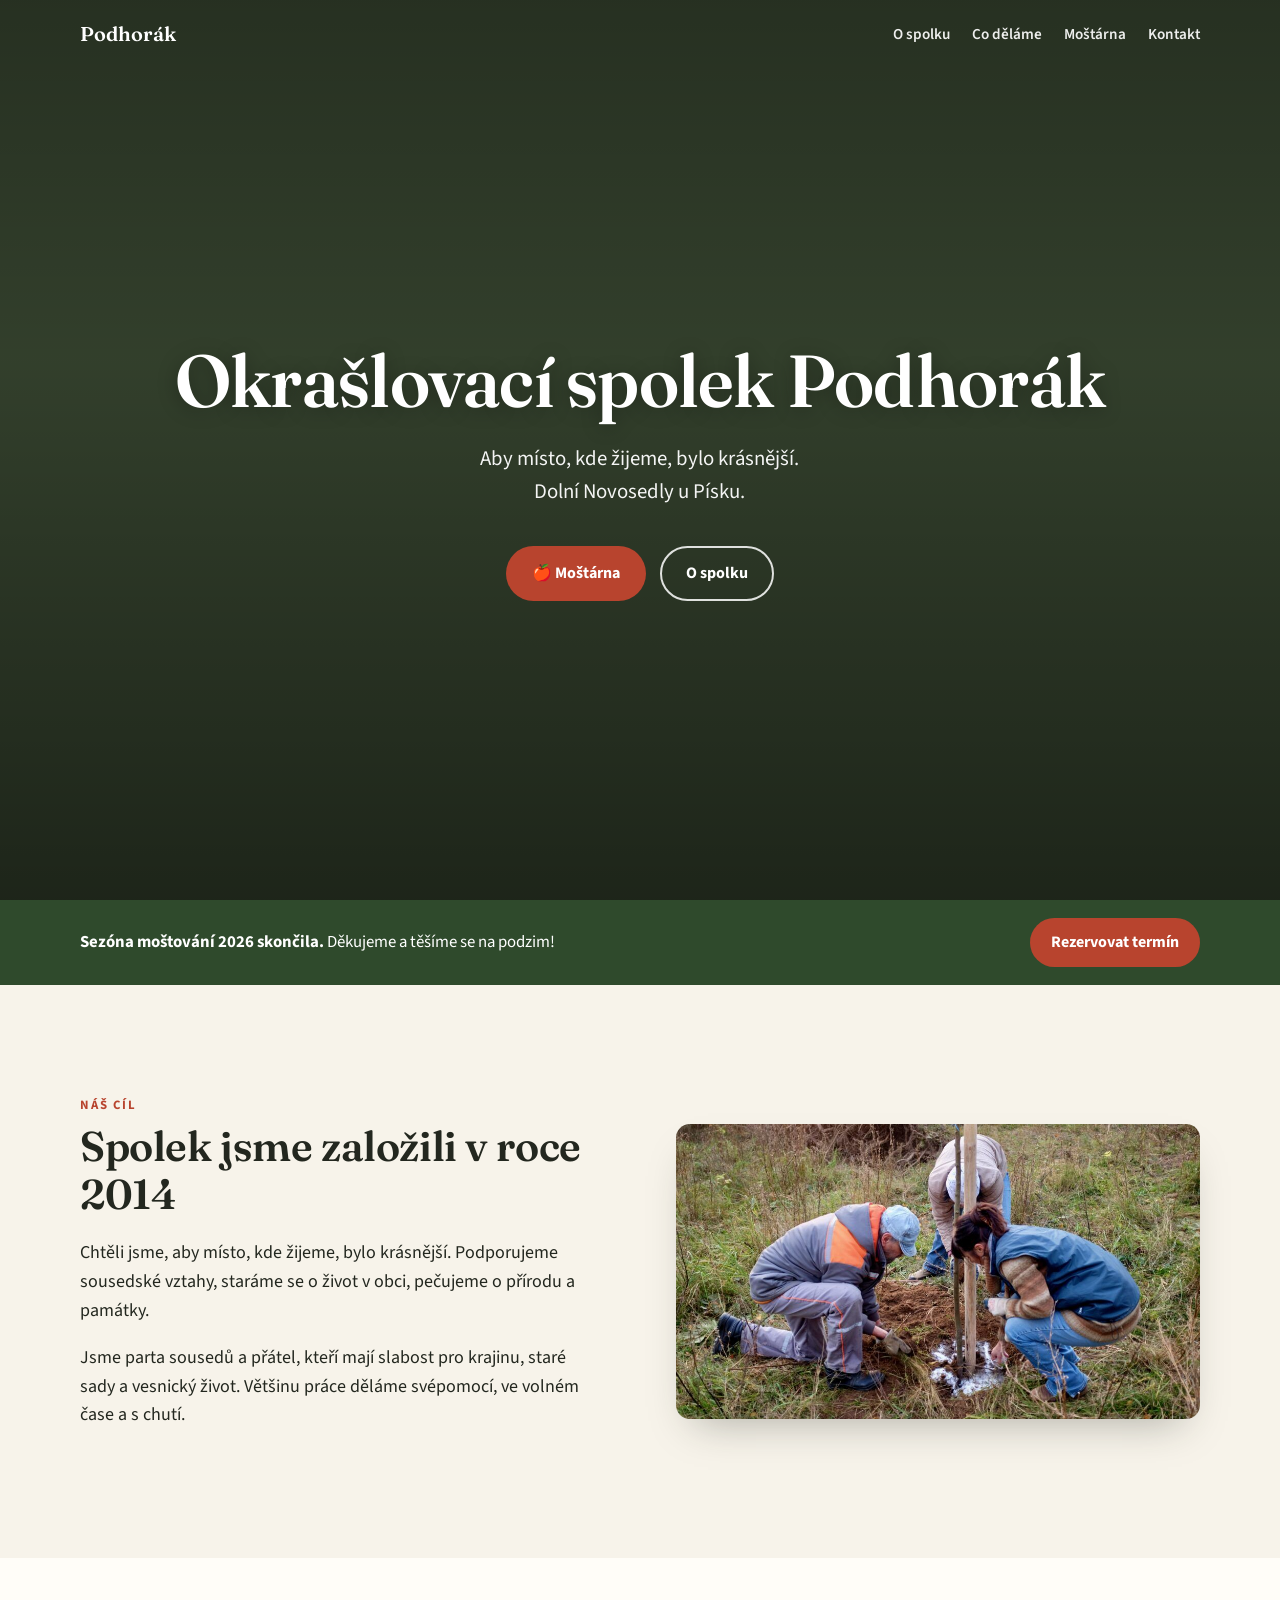
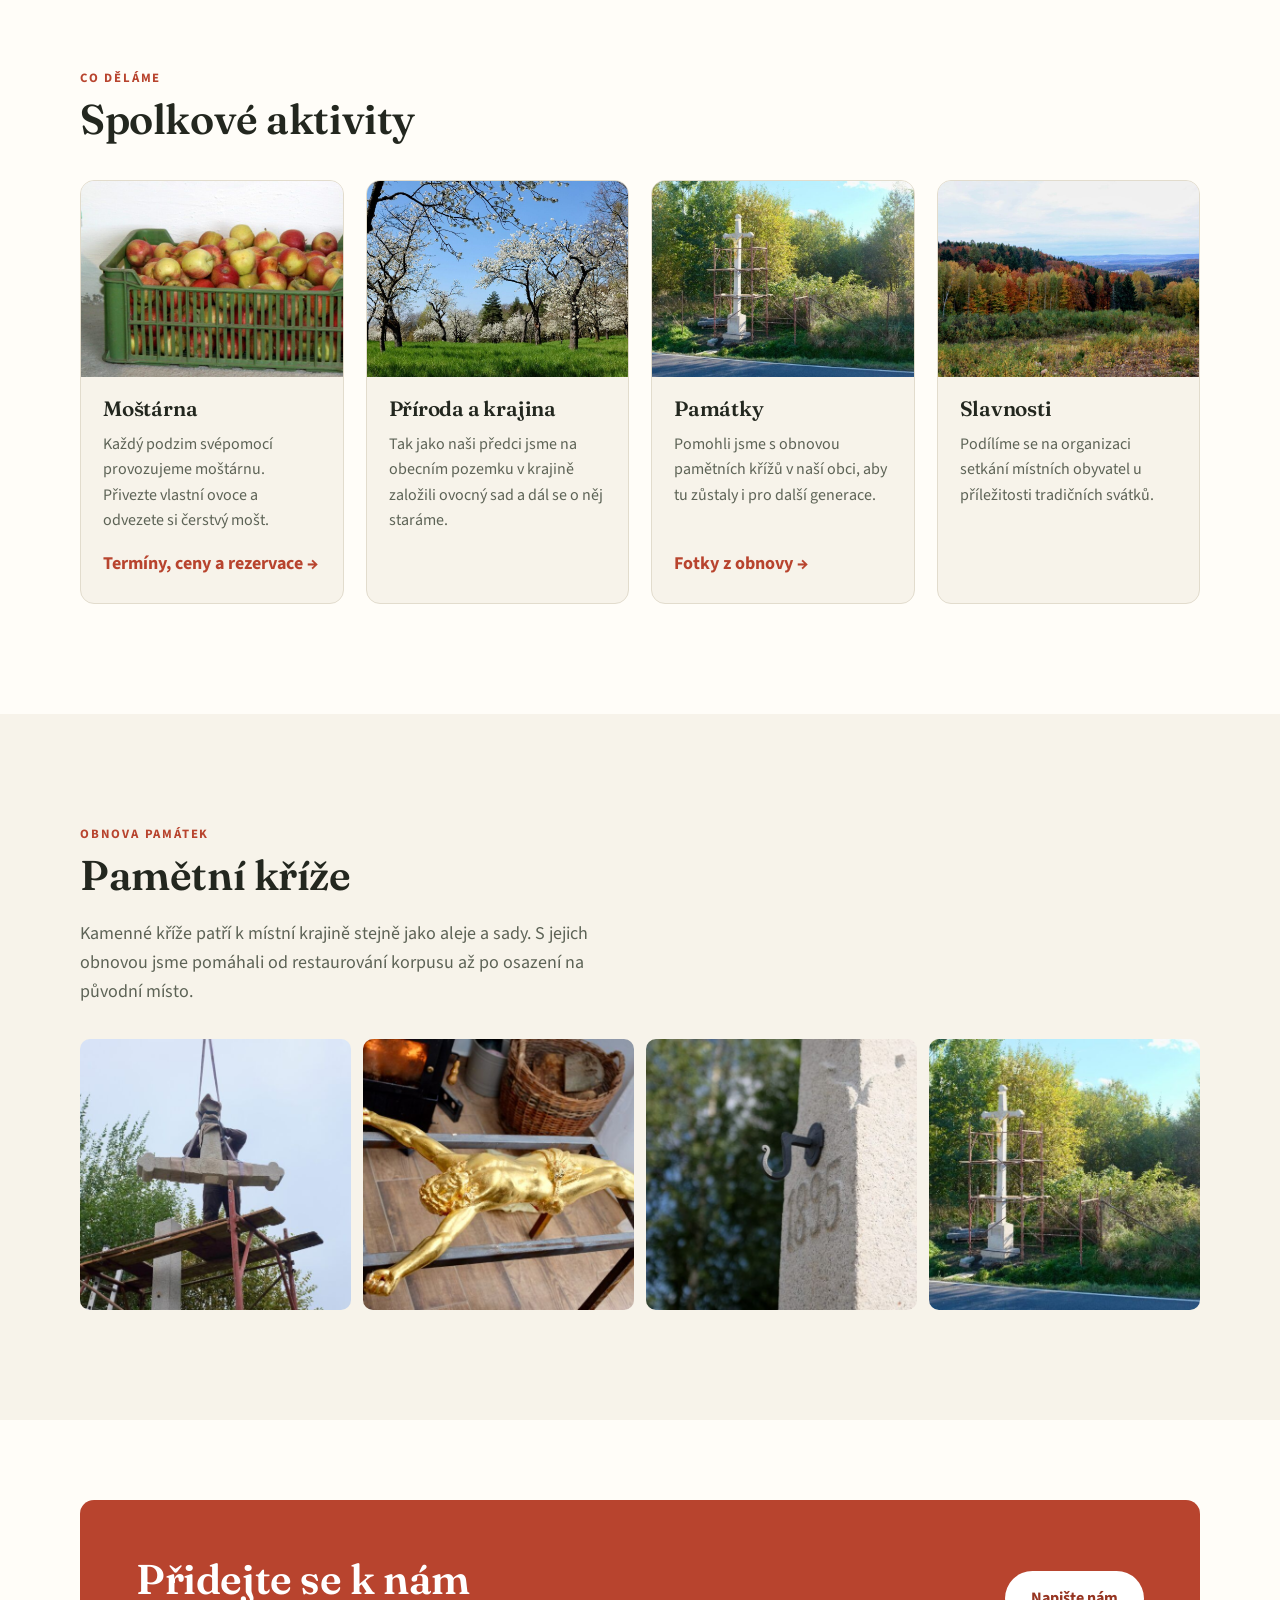
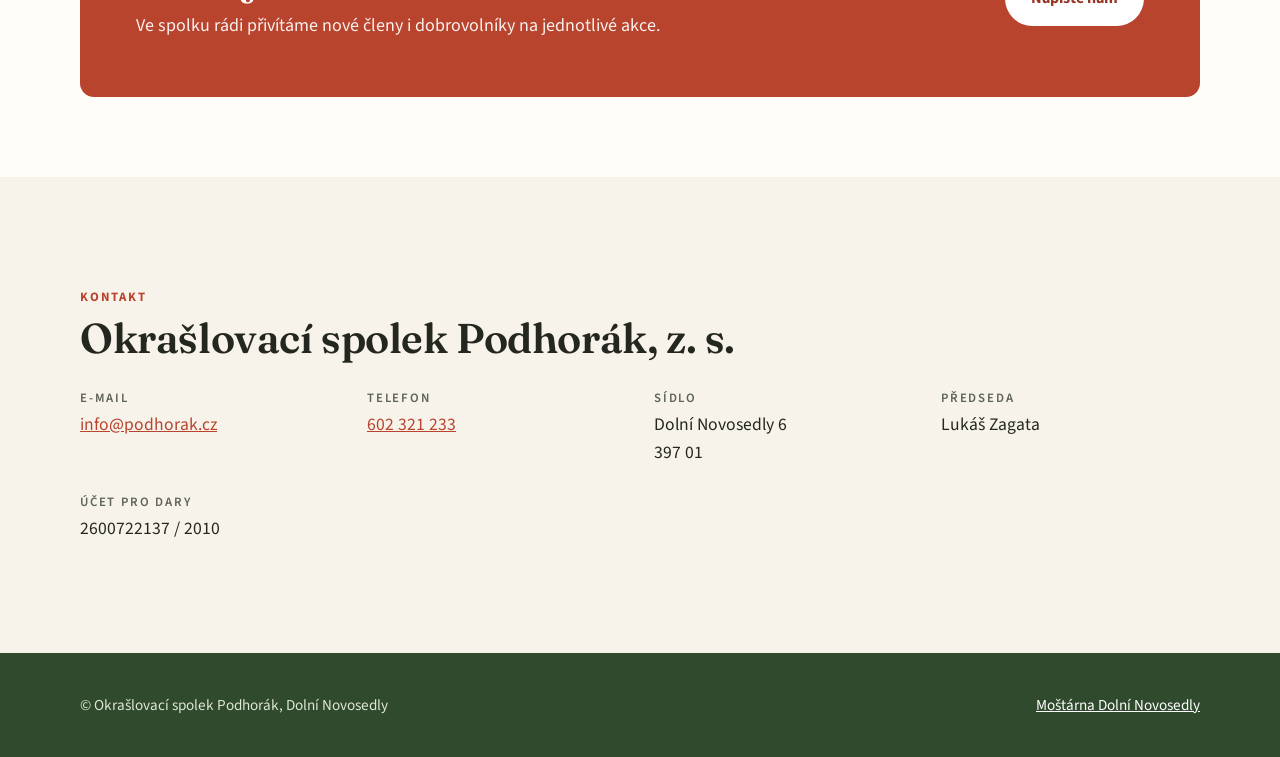
==== index.html @ 6e4a4697 "Nový statický web pro GitHub Pages Co-Authored-By: Claude Opus 5.5 <noreply@anthropic.com> Claude-Se" ====
<!doctype html>
<html lang="cs">
<head>
  <meta charset="utf-8">
  <meta name="viewport" content="width=device-width, initial-scale=1">
  <title>Okrašlovací spolek Podhorák – Dolní Novosedly</title>
  <meta name="description" content="Okrašlovací spolek Podhorák z Dolních Novosedel u Písku. Pečujeme o krajinu, sady a památky, pořádáme sousedská setkání a na podzim provozujeme moštárnu.">
  <meta property="og:title" content="Okrašlovací spolek Podhorák">
  <meta property="og:description" content="Krajina, sady, památky a moštárna v Dolních Novosedlech u Písku.">
  <meta property="og:image" content="https://podhorak.cz/img/hero-pole.jpg">
  <link rel="icon" href="data:image/svg+xml,%3Csvg xmlns='http://www.w3.org/2000/svg' viewBox='0 0 100 100'%3E%3Ctext y='.9em' font-size='90'%3E🍏%3C/text%3E%3C/svg%3E">
  <link rel="preconnect" href="https://fonts.googleapis.com">
  <link rel="preconnect" href="https://fonts.gstatic.com" crossorigin>
  <link href="https://fonts.googleapis.com/css2?family=Fraunces:opsz,wght@9..144,600&family=Source+Sans+3:wght@400;600;700&display=swap" rel="stylesheet">
  <link rel="stylesheet" href="style.css">
</head>
<body>

<nav class="nav">
  <div class="wrap">
    <a class="brand" href="./">Podhorák</a>
    <ul>
      <li class="hide-sm"><a href="#spolek">O spolku</a></li>
      <li class="hide-sm"><a href="#aktivity">Co děláme</a></li>
      <li><a href="mostarna/">Moštárna</a></li>
      <li><a href="#kontakt">Kontakt</a></li>
    </ul>
  </div>
</nav>

<header class="hero">
  <div class="slide" style="background-image:url('img/hero-pole.jpg')"></div>
  <div class="slide" style="background-image:url('img/hero-krajina.jpg')"></div>
  <div class="slide" style="background-image:url('img/hero-rybnik.jpg')"></div>
  <div class="hero-content">
    <h1>Okrašlovací spolek Podhorák</h1>
    <p class="lead">Aby místo, kde žijeme, bylo krásnější. Dolní Novosedly u Písku.</p>
    <div class="actions">
      <a class="btn btn-primary" href="mostarna/">🍎 Moštárna</a>
      <a class="btn btn-ghost" href="#spolek">O spolku</a>
    </div>
  </div>
</header>

<div class="season-strip">
  <div class="wrap">
    <p id="sezona-pruh">Moštárna: termíny a rezervace najdete na stránce moštárny.</p>
    <a class="btn btn-primary" href="mostarna/#rezervace">Rezervovat termín</a>
  </div>
</div>

<section id="spolek">
  <div class="wrap split">
    <div>
      <div class="eyebrow">Náš cíl</div>
      <h2>Spolek jsme založili v roce 2014</h2>
      <p>Chtěli jsme, aby místo, kde žijeme, bylo krásnější. Podporujeme sousedské vztahy, staráme se o život v obci, pečujeme o přírodu a památky.</p>
      <p>Jsme parta sousedů a přátel, kteří mají slabost pro krajinu, staré sady a vesnický život. Většinu práce děláme svépomocí, ve volném čase a s chutí.</p>
    </div>
    <div class="photo"><img src="img/sazeni.jpg" alt="Členové spolku sázejí ovocný strom" loading="lazy" width="1024" height="575"></div>
  </div>
</section>

<section id="aktivity" class="section-alt">
  <div class="wrap">
    <div class="eyebrow">Co děláme</div>
    <h2>Spolkové aktivity</h2>
    <div class="cards">
      <article class="card">
        <img src="img/jablka.jpg" alt="Přepravka jablek připravená k moštování" loading="lazy" width="1024" height="565">
        <div class="card-body">
          <h3>Moštárna</h3>
          <p>Každý podzim svépomocí provozujeme moštárnu. Přivezte vlastní ovoce a odvezete si čerstvý mošt.</p>
          <a class="more" href="mostarna/">Termíny, ceny a rezervace →</a>
        </div>
      </article>
      <article class="card">
        <img src="img/sad-kvete.jpg" alt="Rozkvetlý ovocný sad" loading="lazy" width="1024" height="939">
        <div class="card-body">
          <h3>Příroda a krajina</h3>
          <p>Tak jako naši předci jsme na obecním pozemku v krajině založili ovocný sad a dál se o něj staráme.</p>
        </div>
      </article>
      <article class="card">
        <img src="img/kriz-hotovo.jpg" alt="Obnovený kamenný kříž u silnice" loading="lazy" width="1024" height="577">
        <div class="card-body">
          <h3>Památky</h3>
          <p>Pomohli jsme s obnovou pamětních křížů v naší obci, aby tu zůstaly i pro další generace.</p>
          <a class="more" href="#krize">Fotky z obnovy →</a>
        </div>
      </article>
      <article class="card">
        <img src="img/podzim.jpg" alt="Podzimní krajina u Dolních Novosedel" loading="lazy" width="1024" height="683">
        <div class="card-body">
          <h3>Slavnosti</h3>
          <p>Podílíme se na organizaci setkání místních obyvatel u příležitosti tradičních svátků.</p>
        </div>
      </article>
    </div>
  </div>
</section>

<section id="krize">
  <div class="wrap">
    <div class="eyebrow">Obnova památek</div>
    <h2>Pamětní kříže</h2>
    <p style="max-width:60ch;color:var(--muted)">Kamenné kříže patří k místní krajině stejně jako aleje a sady. S jejich obnovou jsme pomáhali od restaurování korpusu až po osazení na původní místo.</p>
    <div class="gallery">
      <figure><img src="img/kriz-osazeni.jpg" alt="Osazování kamenného kříže jeřábem" loading="lazy"></figure>
      <figure><img src="img/kriz-korpus.jpg" alt="Restaurovaný zlacený korpus" loading="lazy"></figure>
      <figure><img src="img/kriz-1895.jpg" alt="Detail podstavce s letopočtem 1895" loading="lazy"></figure>
      <figure><img src="img/kriz-hotovo.jpg" alt="Obnovený kříž u silnice" loading="lazy"></figure>
    </div>
  </div>
</section>

<section class="section-alt" style="padding-block:clamp(48px,7vw,80px)">
  <div class="wrap">
    <div class="join">
      <div>
        <h2>Přidejte se k nám</h2>
        <p>Ve spolku rádi přivítáme nové členy i dobrovolníky na jednotlivé akce.</p>
      </div>
      <a class="btn" href="mailto:info@podhorak.cz">Napište nám</a>
    </div>
  </div>
</section>

<section id="kontakt">
  <div class="wrap">
    <div class="eyebrow">Kontakt</div>
    <h2>Okrašlovací spolek Podhorák, z. s.</h2>
    <div class="contact-grid">
      <div><h3>E-mail</h3><p><a href="mailto:info@podhorak.cz">info@podhorak.cz</a></p></div>
      <div><h3>Telefon</h3><p><a href="tel:+420602321233">602 321 233</a></p></div>
      <div><h3>Sídlo</h3><p>Dolní Novosedly 6<br>397 01</p></div>
      <div><h3>Předseda</h3><p>Lukáš Zagata</p></div>
      <div><h3>Účet pro dary</h3><p>2600722137 / 2010</p></div>
    </div>
  </div>
</section>

<footer>
  <div class="wrap">
    <span>© Okrašlovací spolek Podhorák, Dolní Novosedly</span>
    <a href="mostarna/">Moštárna Dolní Novosedly</a>
  </div>
</footer>

<script src="sezona.js"></script>
</body>
</html>
---- style.css ----
/* Okrašlovací spolek Podhorák – společné styly */
:root {
  --cream: #f7f3ea;
  --paper: #fffdf8;
  --ink: #23271f;
  --muted: #5d6356;
  --green: #2f4a2c;
  --green-soft: #e4ead9;
  --apple: #b8442e;
  --apple-dark: #963522;
  --line: #e2dccd;
  --radius: 14px;
  --serif: "Fraunces", Georgia, serif;
  --sans: "Source Sans 3", system-ui, -apple-system, "Segoe UI", sans-serif;
}

* { box-sizing: border-box; }
html { scroll-behavior: smooth; }
body {
  margin: 0;
  background: var(--cream);
  color: var(--ink);
  font-family: var(--sans);
  font-size: 18px;
  line-height: 1.6;
  -webkit-font-smoothing: antialiased;
}
img { max-width: 100%; display: block; }
a { color: var(--apple); }
a:hover { color: var(--apple-dark); }
h1, h2, h3 { font-family: var(--serif); font-weight: 600; line-height: 1.15; margin: 0 0 .5em; letter-spacing: -.01em; }
h2 { font-size: clamp(1.9rem, 4vw, 2.6rem); }
h3 { font-size: 1.3rem; }
p { margin: 0 0 1em; }

.wrap { width: min(1120px, 100% - 32px); margin-inline: auto; }
.eyebrow {
  font-size: .8rem; font-weight: 700; letter-spacing: .14em; text-transform: uppercase;
  color: var(--apple); margin-bottom: .6em;
}

/* Navigace */
.nav {
  position: absolute; inset: 0 0 auto; z-index: 10;
  padding: 18px 0;
}
.nav .wrap { display: flex; align-items: center; justify-content: space-between; gap: 16px; }
.brand { color: #fff; text-decoration: none; font-family: var(--serif); font-size: 1.25rem; font-weight: 600; }
.brand:hover { color: #fff; }
.nav ul { list-style: none; display: flex; gap: 22px; margin: 0; padding: 0; }
.nav ul a { color: #fff; text-decoration: none; font-weight: 600; font-size: .95rem; opacity: .92; }
.nav ul a:hover { opacity: 1; color: #fff; text-decoration: underline; text-underline-offset: 4px; }
.nav.solid { position: static; background: var(--green); }
@media (max-width: 640px) { .nav ul { gap: 14px; } .nav ul li.hide-sm { display: none; } }

/* Tlačítka */
.btn {
  display: inline-flex; align-items: center; gap: .5em;
  padding: .8em 1.5em; border-radius: 999px;
  font-weight: 700; font-size: 1rem; text-decoration: none;
  border: 2px solid transparent; transition: transform .15s, background .15s;
}
.btn:hover { transform: translateY(-1px); }
.btn-primary { background: var(--apple); color: #fff; }
.btn-primary:hover { background: var(--apple-dark); color: #fff; }
.btn-ghost { border-color: rgba(255,255,255,.85); color: #fff; }
.btn-ghost:hover { background: rgba(255,255,255,.12); color: #fff; }
.btn-green { background: var(--green); color: #fff; }
.btn-green:hover { background: #22371f; color: #fff; }

/* Hero s prolínáním fotek */
.hero {
  position: relative; min-height: 100svh; display: grid; place-items: center;
  color: #fff; text-align: center; overflow: hidden; background: #3b4a33;
}
.hero .slide {
  position: absolute; inset: 0; background-size: cover; background-position: center;
  opacity: 0; animation: fade 21s infinite;
}
.hero .slide:nth-child(1) { animation-delay: 0s; }
.hero .slide:nth-child(2) { animation-delay: 7s; }
.hero .slide:nth-child(3) { animation-delay: 14s; }
@keyframes fade {
  0% { opacity: 0; transform: scale(1.04); }
  5% { opacity: 1; }
  33% { opacity: 1; }
  38% { opacity: 0; transform: scale(1); }
  100% { opacity: 0; }
}
@media (prefers-reduced-motion: reduce) {
  .hero .slide { animation: none; }
  .hero .slide:nth-child(1) { opacity: 1; }
}
.hero::after {
  content: ""; position: absolute; inset: 0;
  background: linear-gradient(180deg, rgba(0,0,0,.35) 0%, rgba(0,0,0,.15) 40%, rgba(0,0,0,.5) 100%);
}
.hero-content { position: relative; z-index: 2; padding: 120px 16px 80px; }
.hero h1 { font-size: clamp(2.4rem, 7vw, 4.6rem); margin-bottom: .25em; text-shadow: 0 2px 20px rgba(0,0,0,.3); }
.hero .lead { font-size: clamp(1.05rem, 2.4vw, 1.3rem); max-width: 34ch; margin: 0 auto 1.8em; opacity: .95; }
.hero .actions { display: flex; gap: 14px; justify-content: center; flex-wrap: wrap; }

/* Pruh se sezónou moštárny */
.season-strip {
  background: var(--green); color: #fff; padding: 18px 0;
}
.season-strip .wrap { display: flex; align-items: center; justify-content: space-between; gap: 16px; flex-wrap: wrap; }
.season-strip p { margin: 0; font-size: 1.05rem; }
.season-strip strong { font-weight: 700; }
.season-strip a.btn { padding: .6em 1.2em; }

/* Sekce */
section { padding: clamp(64px, 9vw, 110px) 0; }
.section-alt { background: var(--paper); }

.split { display: grid; grid-template-columns: 1fr 1fr; gap: clamp(32px, 6vw, 72px); align-items: center; }
@media (max-width: 820px) { .split { grid-template-columns: 1fr; } }
.photo { border-radius: var(--radius); overflow: hidden; box-shadow: 0 20px 40px -18px rgba(35,39,31,.35); }
.photo img { width: 100%; height: 100%; object-fit: cover; }

/* Aktivity */
.cards { display: grid; grid-template-columns: repeat(auto-fit, minmax(240px, 1fr)); gap: 22px; margin-top: 36px; }
.card {
  background: var(--paper); border: 1px solid var(--line); border-radius: var(--radius);
  overflow: hidden; display: flex; flex-direction: column;
}
.section-alt .card { background: var(--cream); }
.card img { aspect-ratio: 4 / 3; object-fit: cover; width: 100%; height: auto; }
.card-body { padding: 20px 22px 24px; flex: 1; display: flex; flex-direction: column; }
.card-body p { color: var(--muted); font-size: 1rem; }
.card-body .more { margin-top: auto; font-weight: 700; text-decoration: none; }
.card-body .more:hover { text-decoration: underline; }

/* Galerie křížů */
.gallery { display: grid; grid-template-columns: repeat(4, 1fr); gap: 12px; margin-top: 32px; }
.gallery figure { margin: 0; border-radius: 10px; overflow: hidden; }
.gallery img { aspect-ratio: 1; object-fit: cover; width: 100%; transition: transform .4s; }
.gallery figure:hover img { transform: scale(1.04); }
@media (max-width: 720px) { .gallery { grid-template-columns: repeat(2, 1fr); } }

/* Členství */
.join {
  background: var(--apple); color: #fff; border-radius: var(--radius);
  padding: clamp(32px, 5vw, 56px); display: flex; justify-content: space-between; align-items: center;
  gap: 24px; flex-wrap: wrap;
}
.join h2 { margin: 0 0 .2em; }
.join p { margin: 0; opacity: .92; }
.join .btn { background: #fff; color: var(--apple-dark); }
.join .btn:hover { background: var(--cream); color: var(--apple-dark); }

/* Kontakt */
.contact-grid { display: grid; grid-template-columns: repeat(auto-fit, minmax(220px, 1fr)); gap: 28px; margin-top: 28px; }
.contact-grid h3 { font-family: var(--sans); font-size: .8rem; letter-spacing: .14em; text-transform: uppercase; color: var(--muted); margin-bottom: .4em; }
.contact-grid p { margin: 0; font-size: 1.1rem; }

/* Moštárna – podstránka */
.page-head {
  position: relative; color: #fff; padding: clamp(80px, 12vw, 140px) 0 clamp(56px, 8vw, 90px);
  background: #4a3a24 center / cover no-repeat;
}
.page-head::after { content: ""; position: absolute; inset: 0; background: linear-gradient(90deg, rgba(30,24,14,.75), rgba(30,24,14,.3)); }
.page-head .wrap { position: relative; z-index: 2; }
.page-head h1 { font-size: clamp(2.4rem, 6vw, 4rem); margin-bottom: .2em; }
.page-head p { font-size: 1.2rem; max-width: 40ch; opacity: .95; }

.facts { display: grid; grid-template-columns: repeat(auto-fit, minmax(200px, 1fr)); gap: 16px; margin-top: -48px; position: relative; z-index: 3; }
.fact {
  background: var(--paper); border-radius: var(--radius); padding: 22px 24px;
  box-shadow: 0 16px 34px -20px rgba(35,39,31,.4); border: 1px solid var(--line);
}
.fact .big { font-family: var(--serif); font-size: 1.9rem; font-weight: 600; color: var(--green); line-height: 1.1; }
.fact .small { color: var(--muted); font-size: .95rem; }

.dates { display: flex; gap: 12px; flex-wrap: wrap; margin: 18px 0 8px; }
.date {
  background: var(--paper); border: 2px solid var(--green); color: var(--green);
  border-radius: 12px; padding: 10px 16px; text-align: center; min-width: 96px;
}
.date .d { font-family: var(--serif); font-size: 1.6rem; font-weight: 600; line-height: 1; }
.date .m { font-size: .85rem; text-transform: uppercase; letter-spacing: .08em; }
.date.past { border-color: var(--line); color: #a39d8e; text-decoration: line-through; }
.date.next { background: var(--green); color: #fff; }
.season-note { color: var(--muted); font-size: 1rem; }

.faq { display: grid; grid-template-columns: repeat(2, 1fr); gap: 0 48px; margin-top: 28px; }
@media (max-width: 820px) { .faq { grid-template-columns: 1fr; } }
details { border-bottom: 1px solid var(--line); padding: 16px 0; }
summary {
  cursor: pointer; font-weight: 700; font-size: 1.08rem; list-style: none;
  display: flex; justify-content: space-between; gap: 16px; align-items: center;
}
summary::-webkit-details-marker { display: none; }
summary::after { content: "+"; font-size: 1.5rem; font-weight: 400; color: var(--apple); line-height: 1; }
details[open] summary::after { content: "−"; }
details p { margin: .7em 0 0; color: var(--muted); }

.booking { background: var(--paper); border: 1px solid var(--line); border-radius: var(--radius); padding: 12px; margin-top: 28px; }
.booking .reservanto-iframe { max-width: 100% !important; width: 100%; }

.map { border-radius: var(--radius); overflow: hidden; border: 1px solid var(--line); margin-top: 24px; aspect-ratio: 3 / 2; }
.map iframe { width: 100%; height: 100%; border: 0; display: block; }
@media (max-width: 600px) { .map { aspect-ratio: 1; } }

/* Patička */
footer { background: var(--green); color: #dfe6d6; padding: 40px 0; font-size: .95rem; }
footer .wrap { display: flex; justify-content: space-between; gap: 20px; flex-wrap: wrap; }
footer a { color: #fff; }
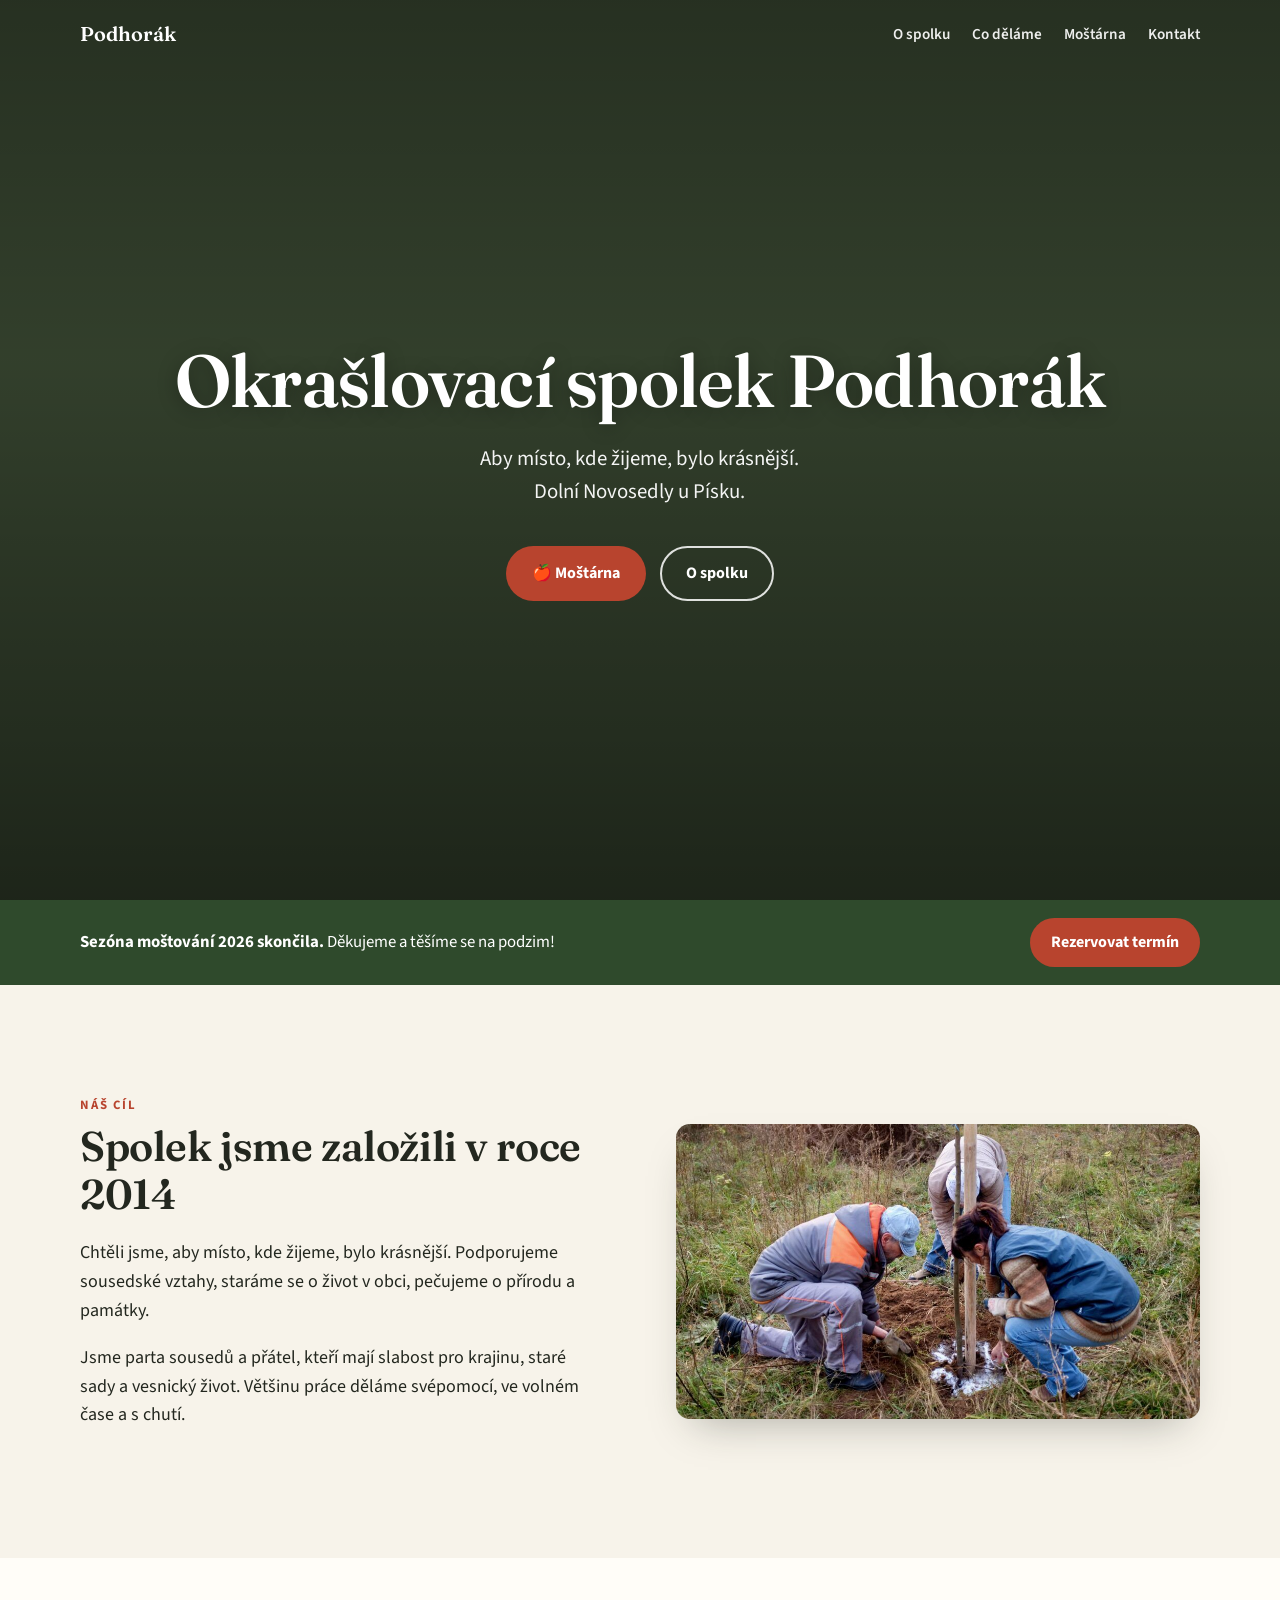
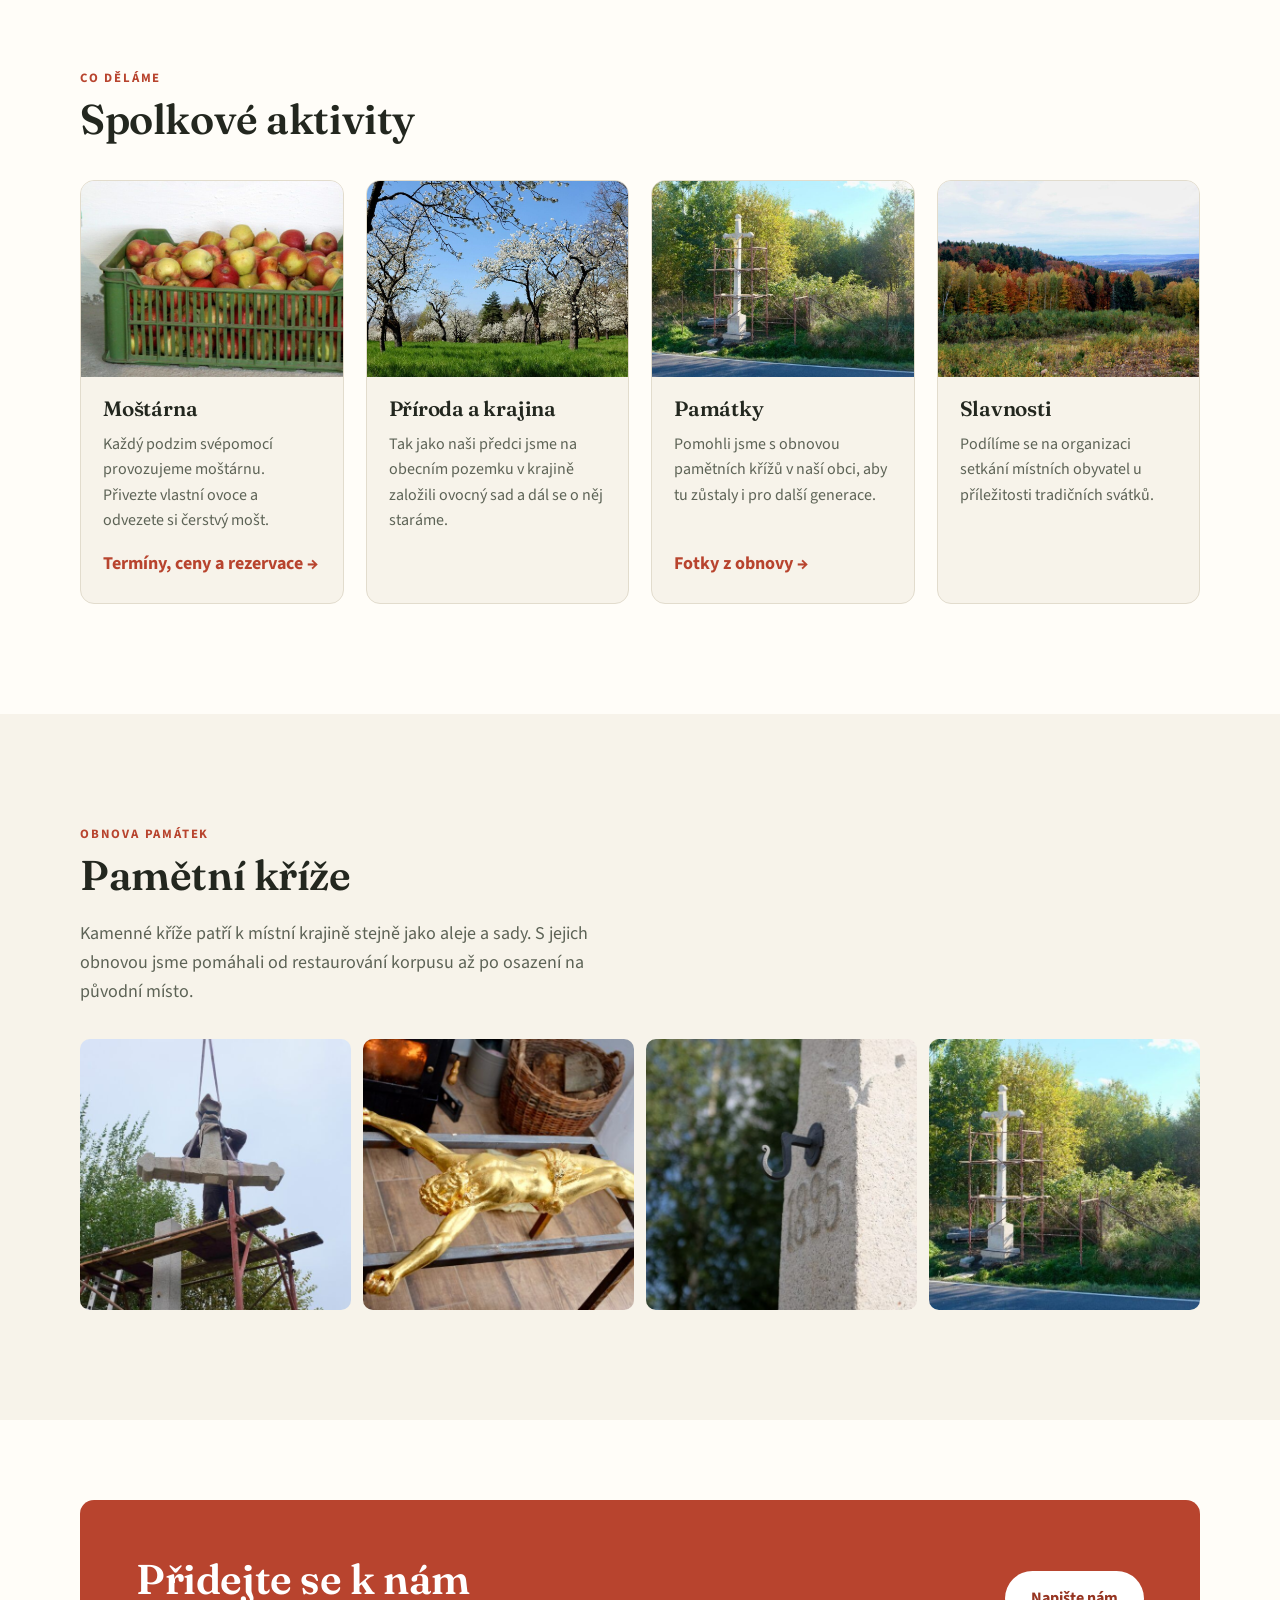
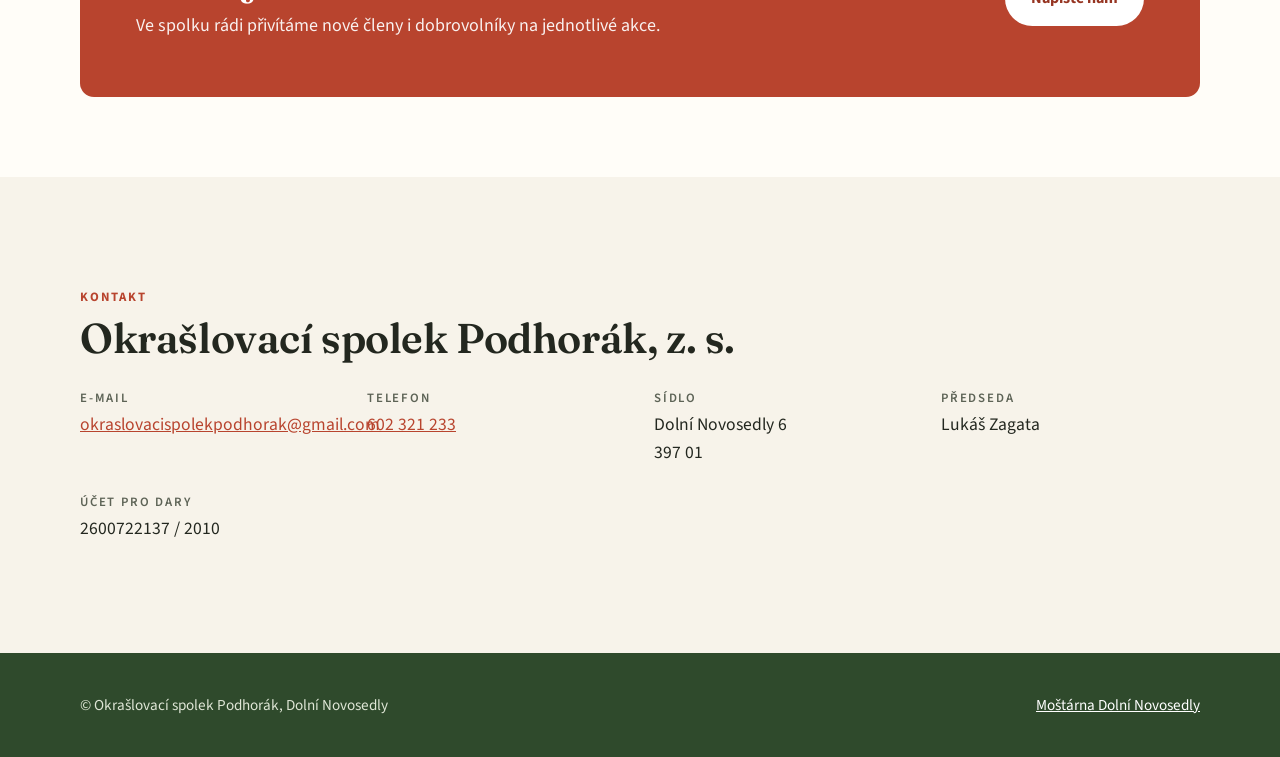
==== commit 48f4139c: "Nový kontaktní e-mail spolku Co-Authored-By: Claude Opus 5.5 <noreply@anthropic.com> Claude-Session:" ====
--- a/index.html
+++ b/index.html
@@ -18,11 +18,11 @@
 
 <nav class="nav">
   <div class="wrap">
-    <a class="brand" href="./">Podhorák</a>
+    <a class="brand" href="index.html">Podhorák</a>
     <ul>
       <li class="hide-sm"><a href="#spolek">O spolku</a></li>
       <li class="hide-sm"><a href="#aktivity">Co děláme</a></li>
-      <li><a href="mostarna/">Moštárna</a></li>
+      <li><a href="mostarna/index.html">Moštárna</a></li>
       <li><a href="#kontakt">Kontakt</a></li>
     </ul>
   </div>
@@ -36,7 +36,7 @@
     <h1>Okrašlovací spolek Podhorák</h1>
     <p class="lead">Aby místo, kde žijeme, bylo krásnější. Dolní Novosedly u Písku.</p>
     <div class="actions">
-      <a class="btn btn-primary" href="mostarna/">🍎 Moštárna</a>
+      <a class="btn btn-primary" href="mostarna/index.html">🍎 Moštárna</a>
       <a class="btn btn-ghost" href="#spolek">O spolku</a>
     </div>
   </div>
@@ -45,7 +45,7 @@
 <div class="season-strip">
   <div class="wrap">
     <p id="sezona-pruh">Moštárna: termíny a rezervace najdete na stránce moštárny.</p>
-    <a class="btn btn-primary" href="mostarna/#rezervace">Rezervovat termín</a>
+    <a class="btn btn-primary" href="mostarna/index.html#rezervace">Rezervovat termín</a>
   </div>
 </div>
 
@@ -71,7 +71,7 @@
         <div class="card-body">
           <h3>Moštárna</h3>
           <p>Každý podzim svépomocí provozujeme moštárnu. Přivezte vlastní ovoce a odvezete si čerstvý mošt.</p>
-          <a class="more" href="mostarna/">Termíny, ceny a rezervace →</a>
+          <a class="more" href="mostarna/index.html">Termíny, ceny a rezervace →</a>
         </div>
       </article>
       <article class="card">
@@ -121,7 +121,7 @@
         <h2>Přidejte se k nám</h2>
         <p>Ve spolku rádi přivítáme nové členy i dobrovolníky na jednotlivé akce.</p>
       </div>
-      <a class="btn" href="mailto:info@podhorak.cz">Napište nám</a>
+      <a class="btn" href="mailto:okraslovacispolekpodhorak@gmail.com">Napište nám</a>
     </div>
   </div>
 </section>
@@ -131,7 +131,7 @@
     <div class="eyebrow">Kontakt</div>
     <h2>Okrašlovací spolek Podhorák, z. s.</h2>
     <div class="contact-grid">
-      <div><h3>E-mail</h3><p><a href="mailto:info@podhorak.cz">info@podhorak.cz</a></p></div>
+      <div><h3>E-mail</h3><p><a href="mailto:okraslovacispolekpodhorak@gmail.com">okraslovacispolekpodhorak@gmail.com</a></p></div>
       <div><h3>Telefon</h3><p><a href="tel:+420602321233">602 321 233</a></p></div>
       <div><h3>Sídlo</h3><p>Dolní Novosedly 6<br>397 01</p></div>
       <div><h3>Předseda</h3><p>Lukáš Zagata</p></div>
@@ -143,7 +143,7 @@
 <footer>
   <div class="wrap">
     <span>© Okrašlovací spolek Podhorák, Dolní Novosedly</span>
-    <a href="mostarna/">Moštárna Dolní Novosedly</a>
+    <a href="mostarna/index.html">Moštárna Dolní Novosedly</a>
   </div>
 </footer>
 
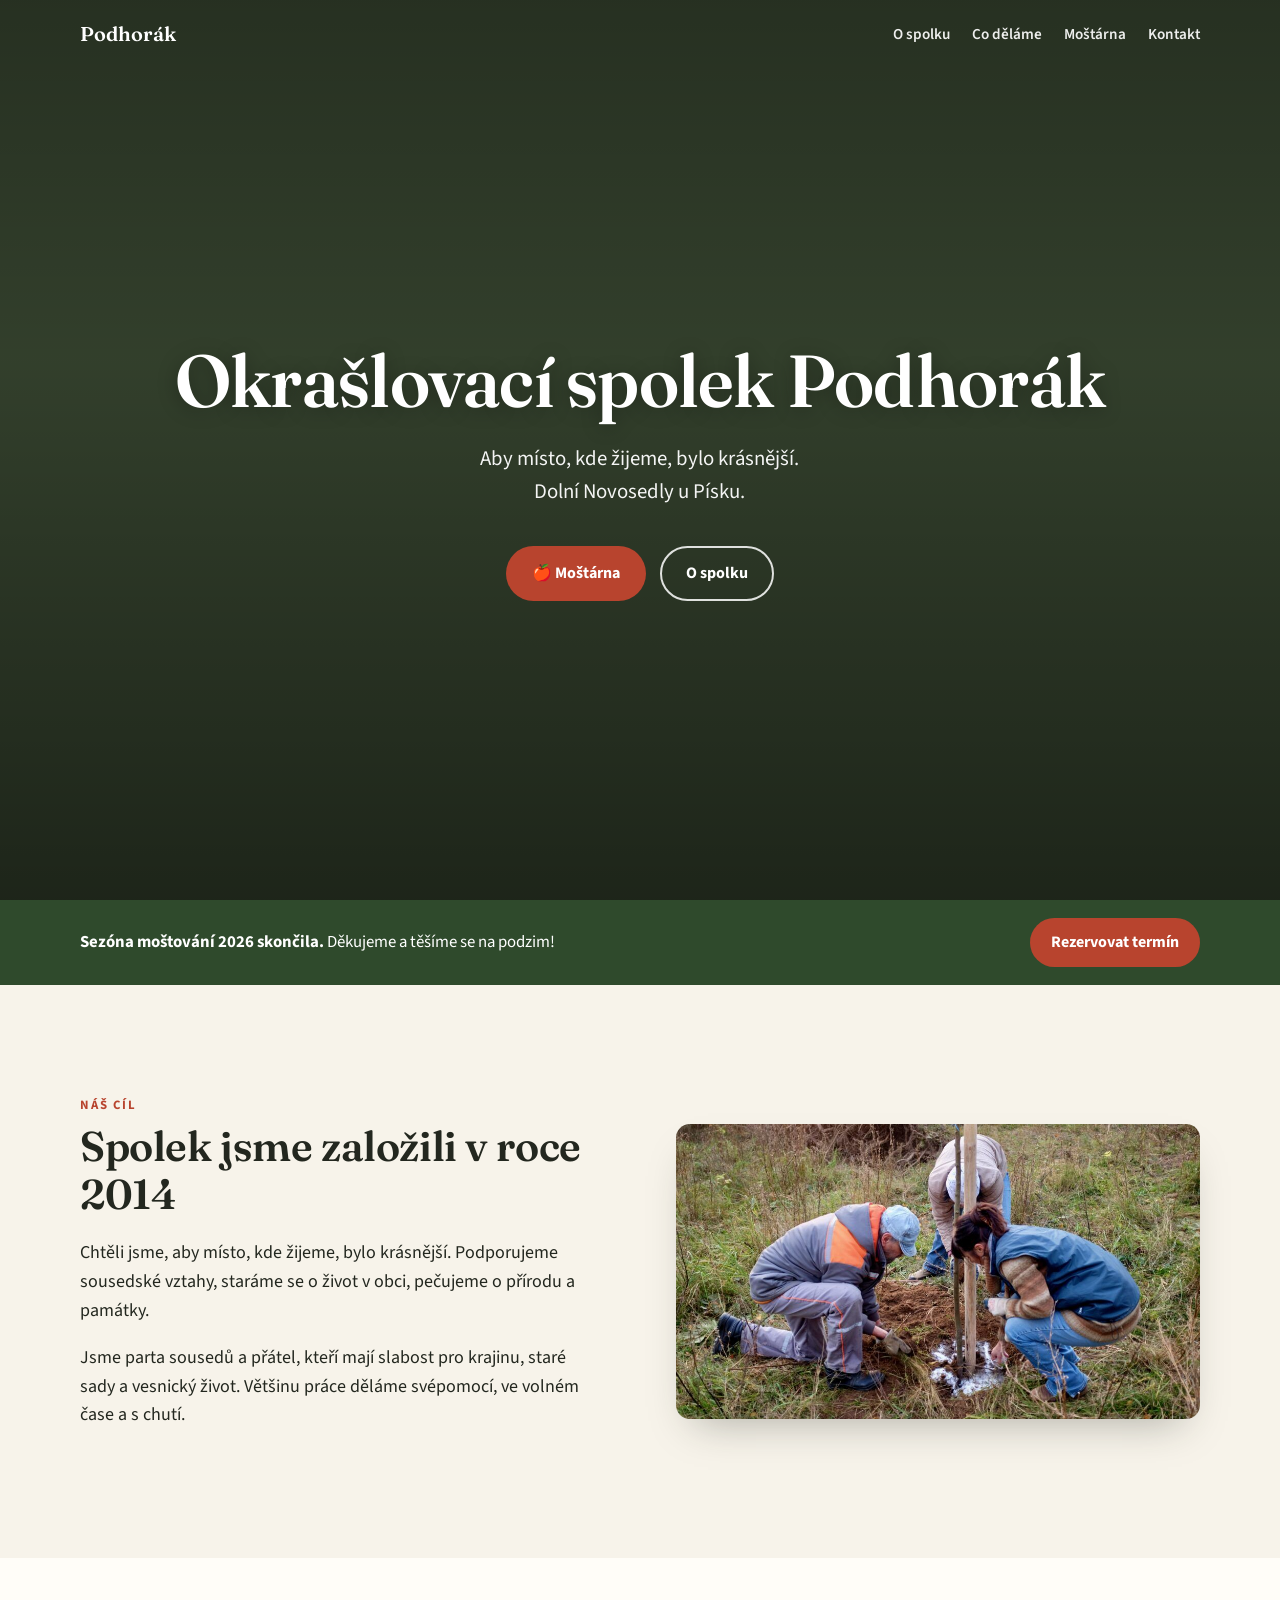
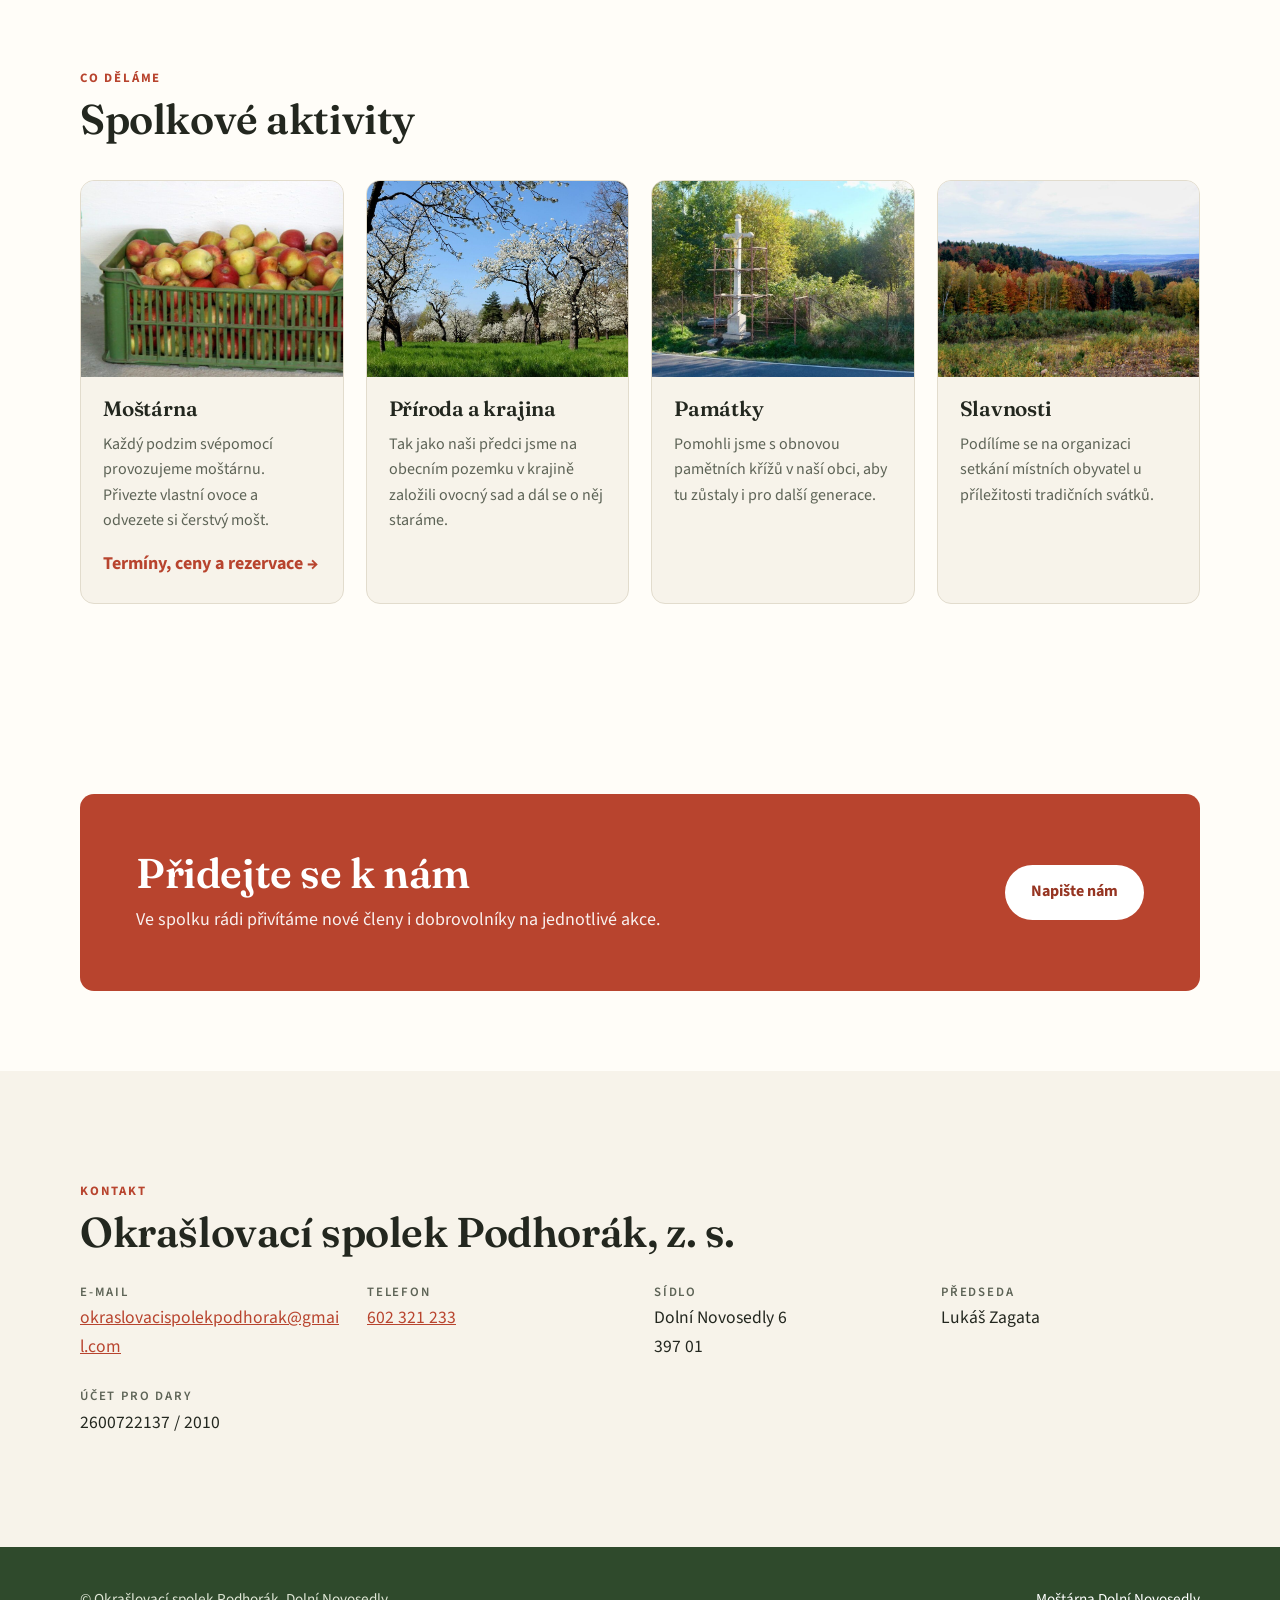
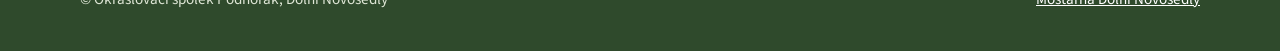
==== commit 6ce94d92: "Drobné úpravy: bez galerie křížů, účet není odkaz, 11 litrů Co-Authored-By: Claude Opus 5.5 <noreply" ====
--- a/index.html
+++ b/index.html
@@ -3,6 +3,7 @@
 <head>
   <meta charset="utf-8">
   <meta name="viewport" content="width=device-width, initial-scale=1">
+  <meta name="format-detection" content="telephone=no">
   <title>Okrašlovací spolek Podhorák – Dolní Novosedly</title>
   <meta name="description" content="Okrašlovací spolek Podhorák z Dolních Novosedel u Písku. Pečujeme o krajinu, sady a památky, pořádáme sousedská setkání a na podzim provozujeme moštárnu.">
   <meta property="og:title" content="Okrašlovací spolek Podhorák">
@@ -86,7 +87,6 @@
         <div class="card-body">
           <h3>Památky</h3>
           <p>Pomohli jsme s obnovou pamětních křížů v naší obci, aby tu zůstaly i pro další generace.</p>
-          <a class="more" href="#krize">Fotky z obnovy →</a>
         </div>
       </article>
       <article class="card">
@@ -100,19 +100,6 @@
   </div>
 </section>
 
-<section id="krize">
-  <div class="wrap">
-    <div class="eyebrow">Obnova památek</div>
-    <h2>Pamětní kříže</h2>
-    <p style="max-width:60ch;color:var(--muted)">Kamenné kříže patří k místní krajině stejně jako aleje a sady. S jejich obnovou jsme pomáhali od restaurování korpusu až po osazení na původní místo.</p>
-    <div class="gallery">
-      <figure><img src="img/kriz-osazeni.jpg" alt="Osazování kamenného kříže jeřábem" loading="lazy"></figure>
-      <figure><img src="img/kriz-korpus.jpg" alt="Restaurovaný zlacený korpus" loading="lazy"></figure>
-      <figure><img src="img/kriz-1895.jpg" alt="Detail podstavce s letopočtem 1895" loading="lazy"></figure>
-      <figure><img src="img/kriz-hotovo.jpg" alt="Obnovený kříž u silnice" loading="lazy"></figure>
-    </div>
-  </div>
-</section>
 
 <section class="section-alt" style="padding-block:clamp(48px,7vw,80px)">
   <div class="wrap">
--- a/style.css
+++ b/style.css
@@ -152,7 +152,7 @@
 /* Kontakt */
 .contact-grid { display: grid; grid-template-columns: repeat(auto-fit, minmax(220px, 1fr)); gap: 28px; margin-top: 28px; }
 .contact-grid h3 { font-family: var(--sans); font-size: .8rem; letter-spacing: .14em; text-transform: uppercase; color: var(--muted); margin-bottom: .4em; }
-.contact-grid p { margin: 0; font-size: 1.1rem; }
+.contact-grid p { margin: 0; font-size: 1.1rem; overflow-wrap: anywhere; }
 
 /* Moštárna – podstránka */
 .page-head {
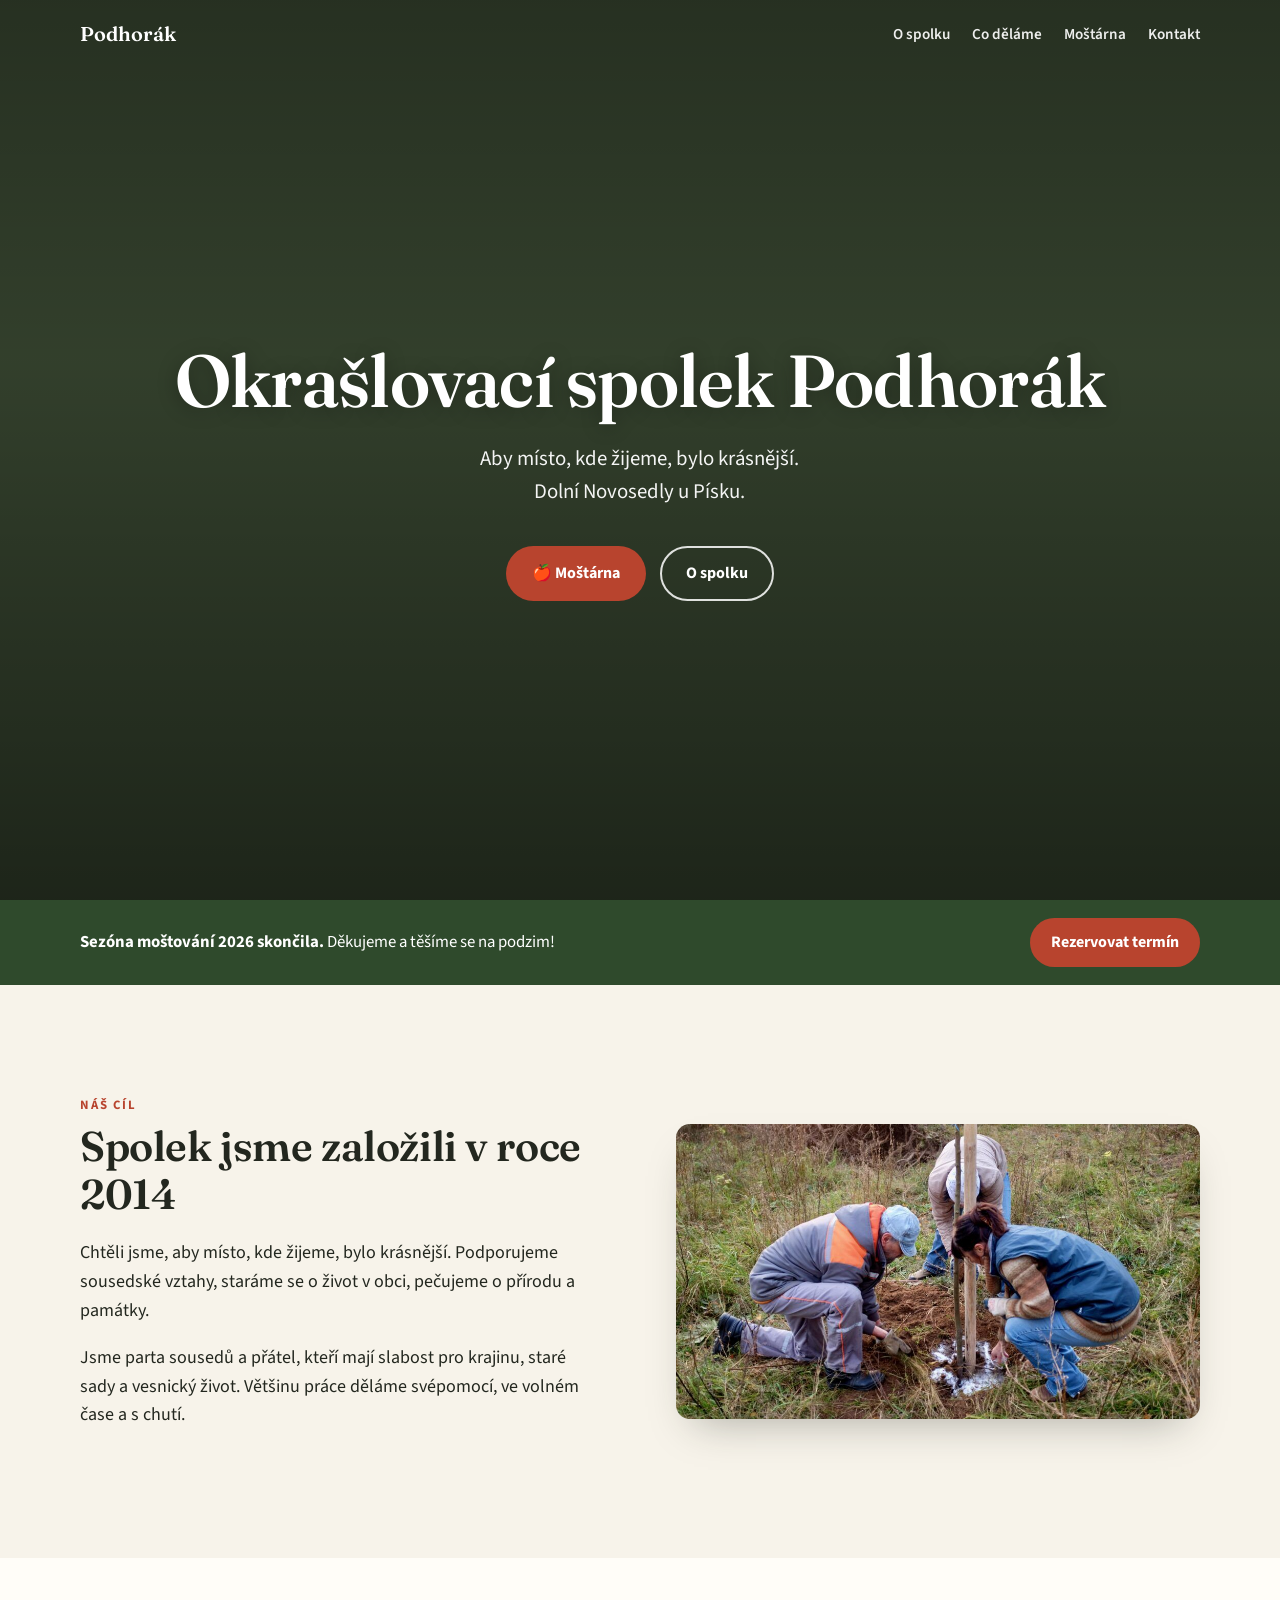
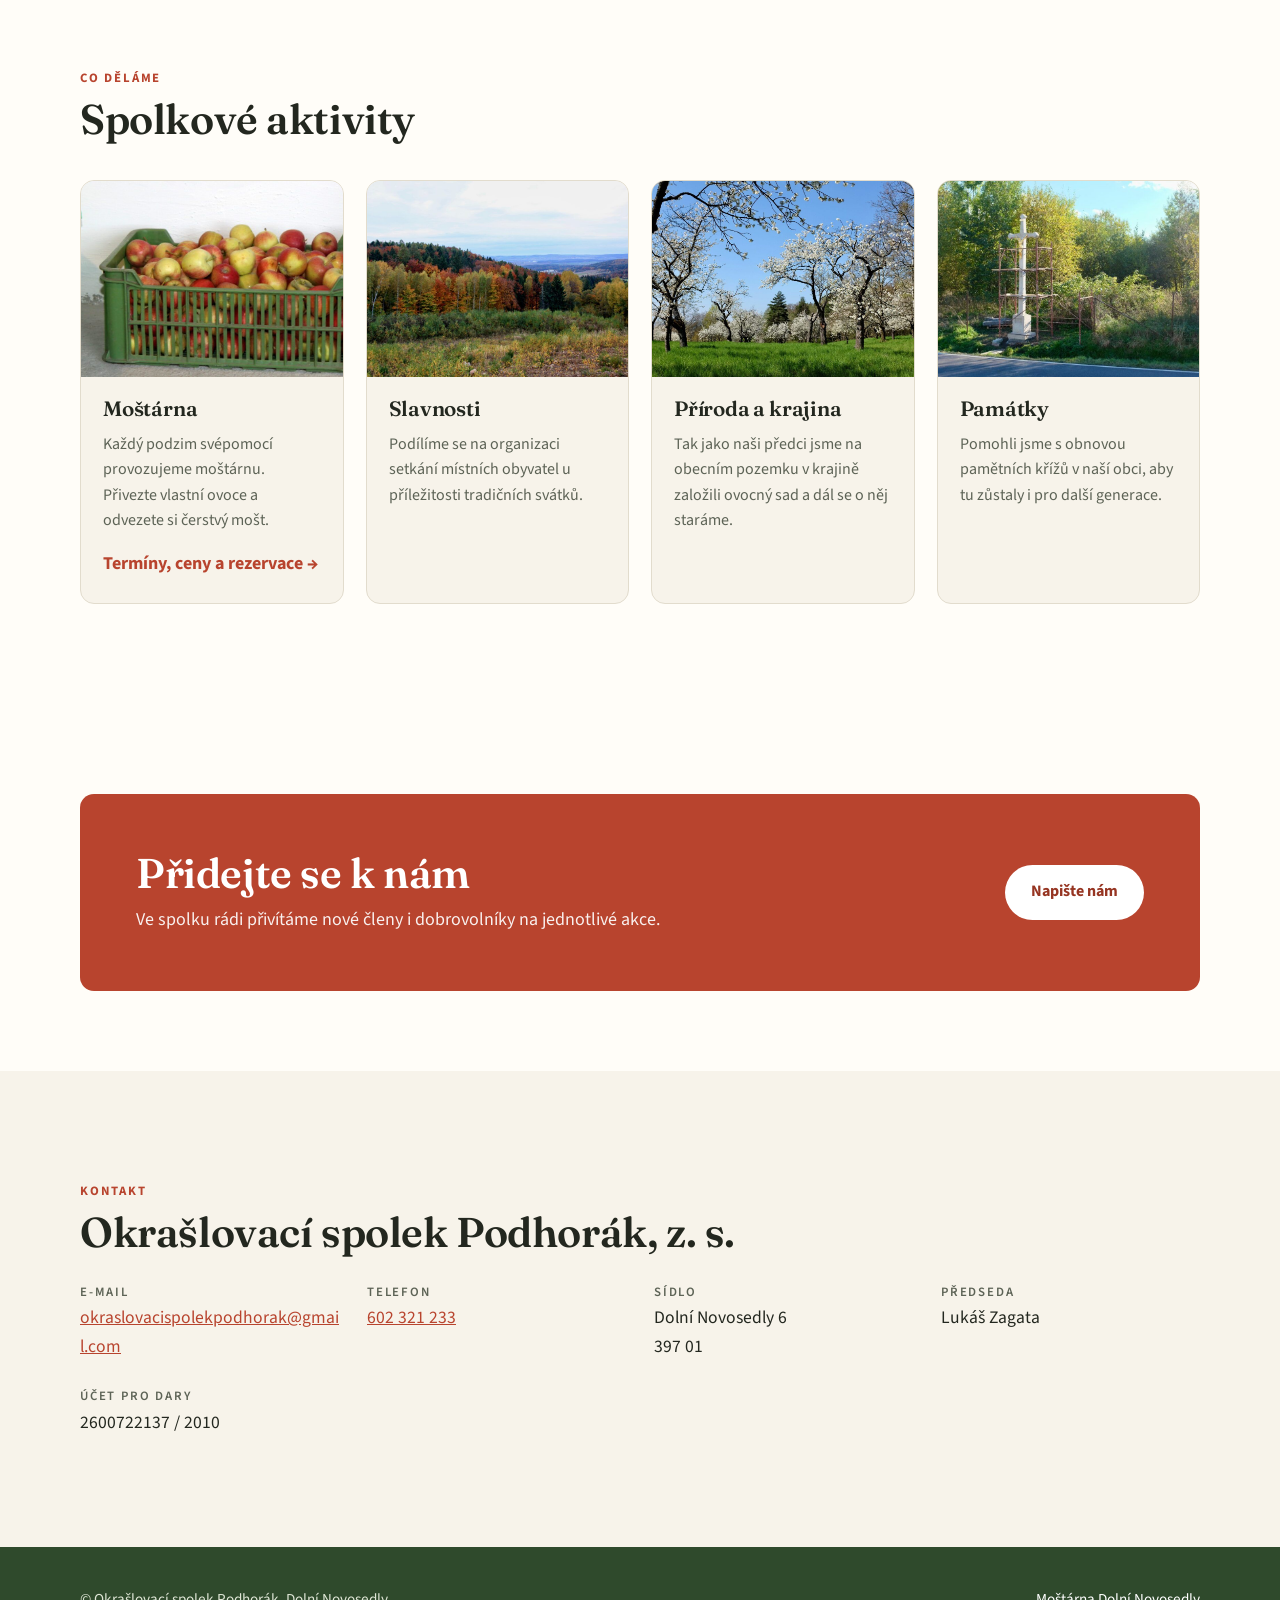
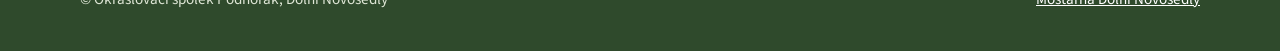
==== commit 38a2cab5: "Nové pořadí aktivit Co-Authored-By: Claude Opus 5.5 <noreply@anthropic.com> Claude-Session: https://" ====
--- a/index.html
+++ b/index.html
@@ -76,6 +76,13 @@
         </div>
       </article>
       <article class="card">
+        <img src="img/podzim.jpg" alt="Podzimní krajina u Dolních Novosedel" loading="lazy" width="1024" height="683">
+        <div class="card-body">
+          <h3>Slavnosti</h3>
+          <p>Podílíme se na organizaci setkání místních obyvatel u příležitosti tradičních svátků.</p>
+        </div>
+      </article>
+      <article class="card">
         <img src="img/sad-kvete.jpg" alt="Rozkvetlý ovocný sad" loading="lazy" width="1024" height="939">
         <div class="card-body">
           <h3>Příroda a krajina</h3>
@@ -87,13 +94,6 @@
         <div class="card-body">
           <h3>Památky</h3>
           <p>Pomohli jsme s obnovou pamětních křížů v naší obci, aby tu zůstaly i pro další generace.</p>
-        </div>
-      </article>
-      <article class="card">
-        <img src="img/podzim.jpg" alt="Podzimní krajina u Dolních Novosedel" loading="lazy" width="1024" height="683">
-        <div class="card-body">
-          <h3>Slavnosti</h3>
-          <p>Podílíme se na organizaci setkání místních obyvatel u příležitosti tradičních svátků.</p>
         </div>
       </article>
     </div>
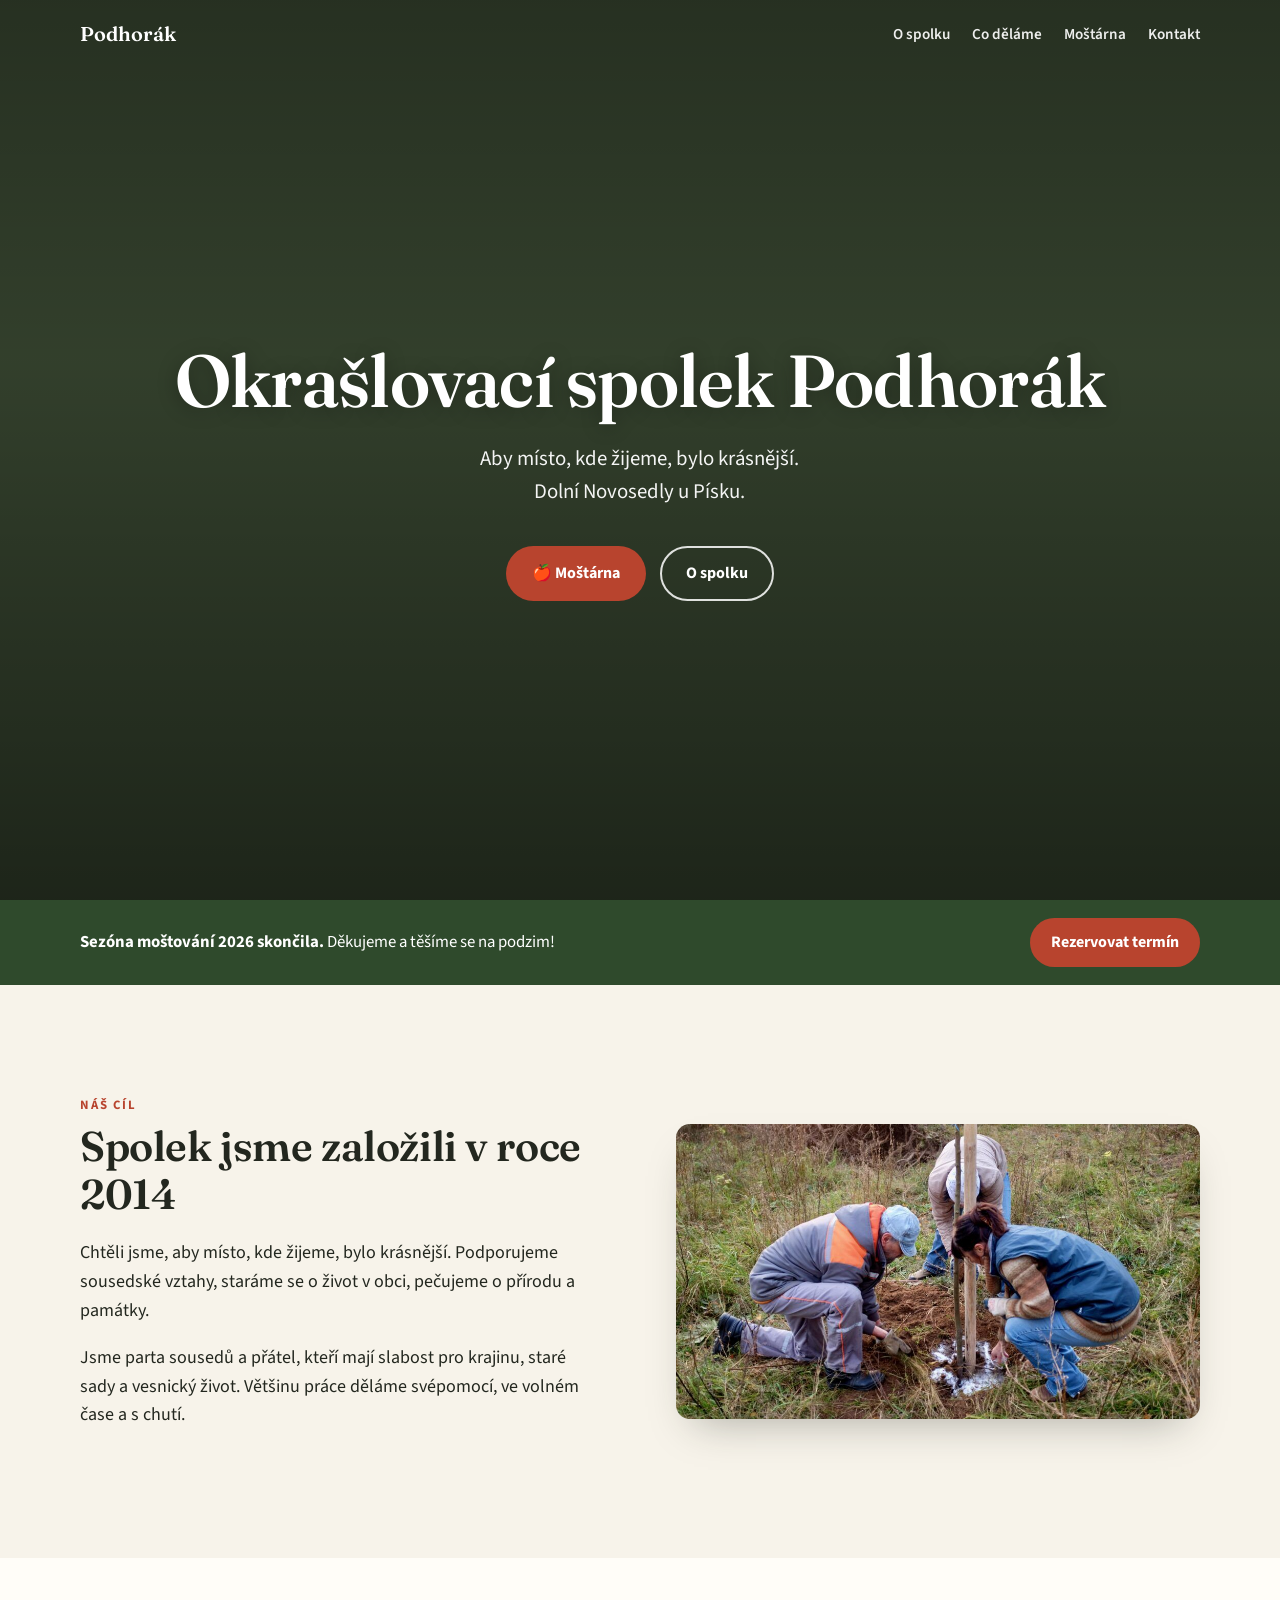
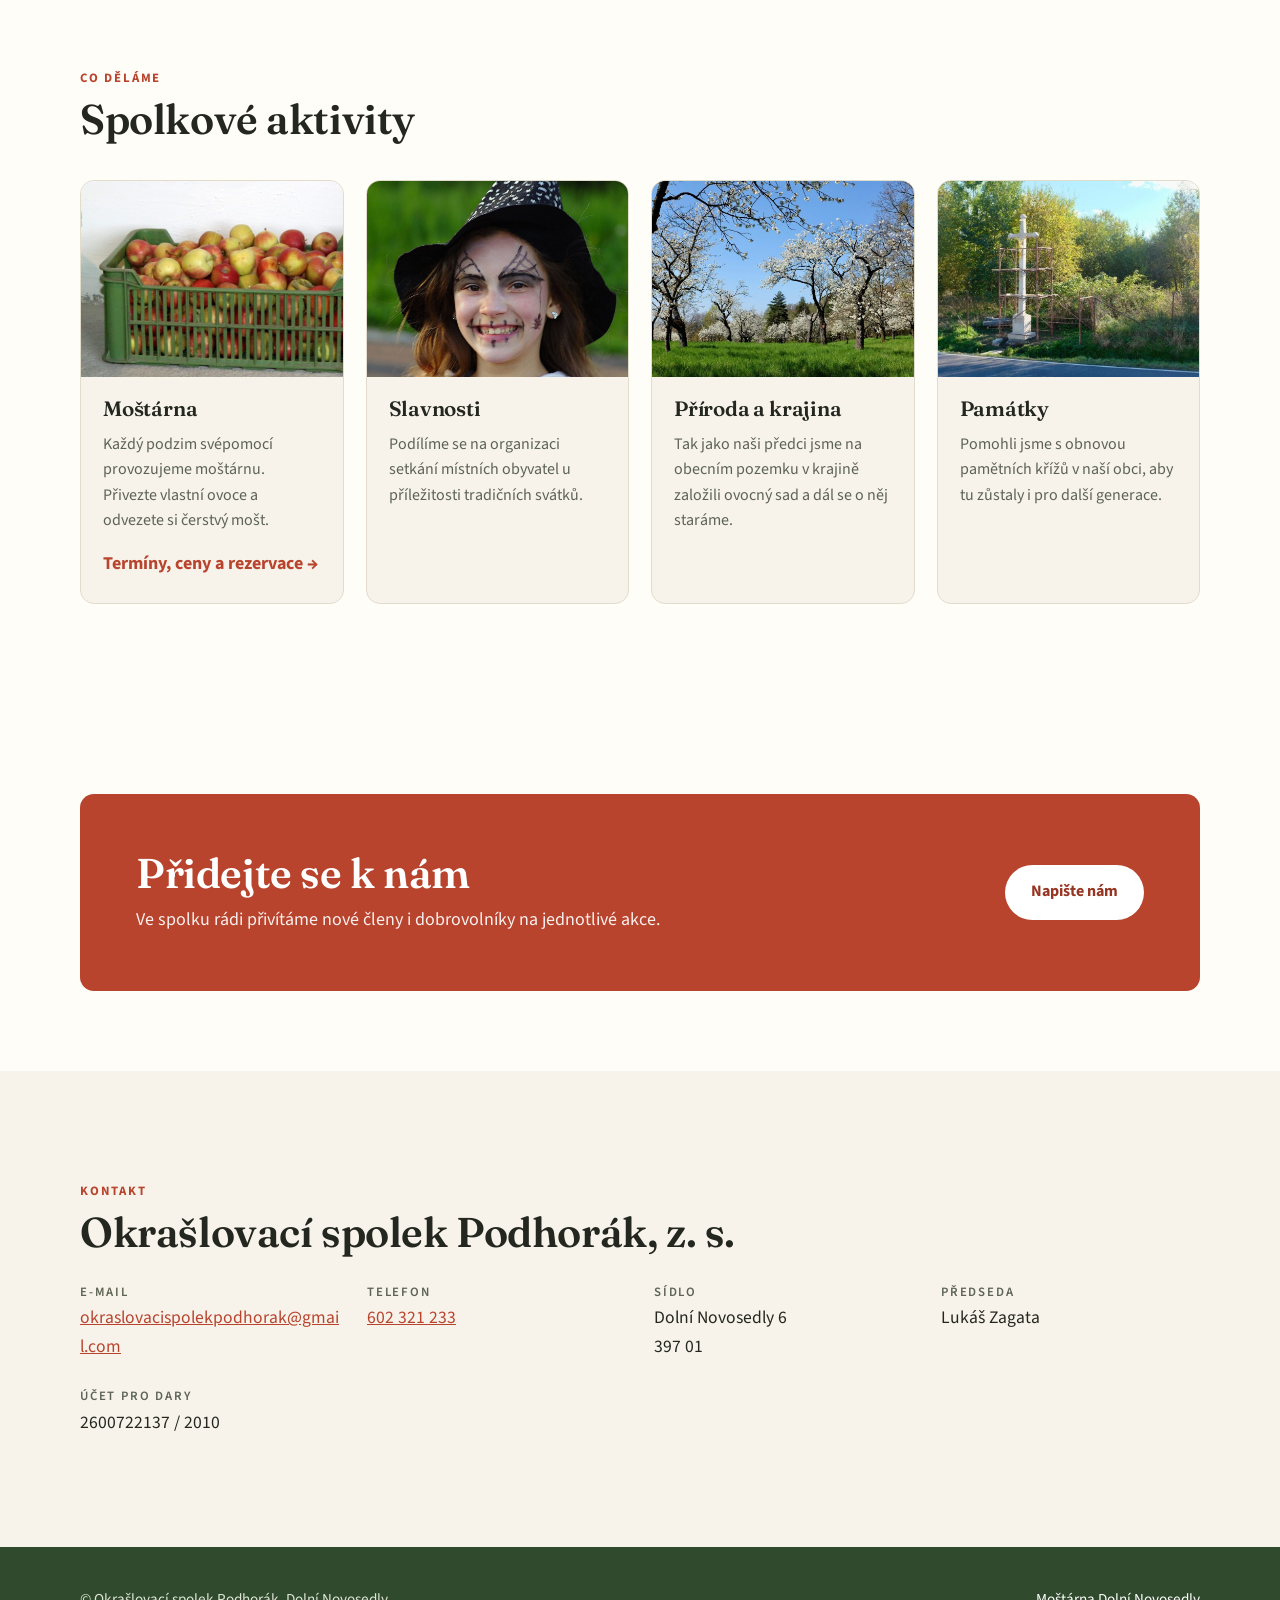
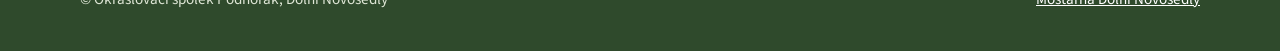
==== commit af2a1686: "Nová fotka u Slavností Co-Authored-By: Claude Opus 5.5 <noreply@anthropic.com> Claude-Session: https" ====
--- a/index.html
+++ b/index.html
@@ -76,7 +76,7 @@
         </div>
       </article>
       <article class="card">
-        <img src="img/podzim.jpg" alt="Podzimní krajina u Dolních Novosedel" loading="lazy" width="1024" height="683">
+        <img src="img/slavnosti.jpg" alt="Malá čarodějnice na pálení čarodějnic" loading="lazy" width="1024" height="768">
         <div class="card-body">
           <h3>Slavnosti</h3>
           <p>Podílíme se na organizaci setkání místních obyvatel u příležitosti tradičních svátků.</p>
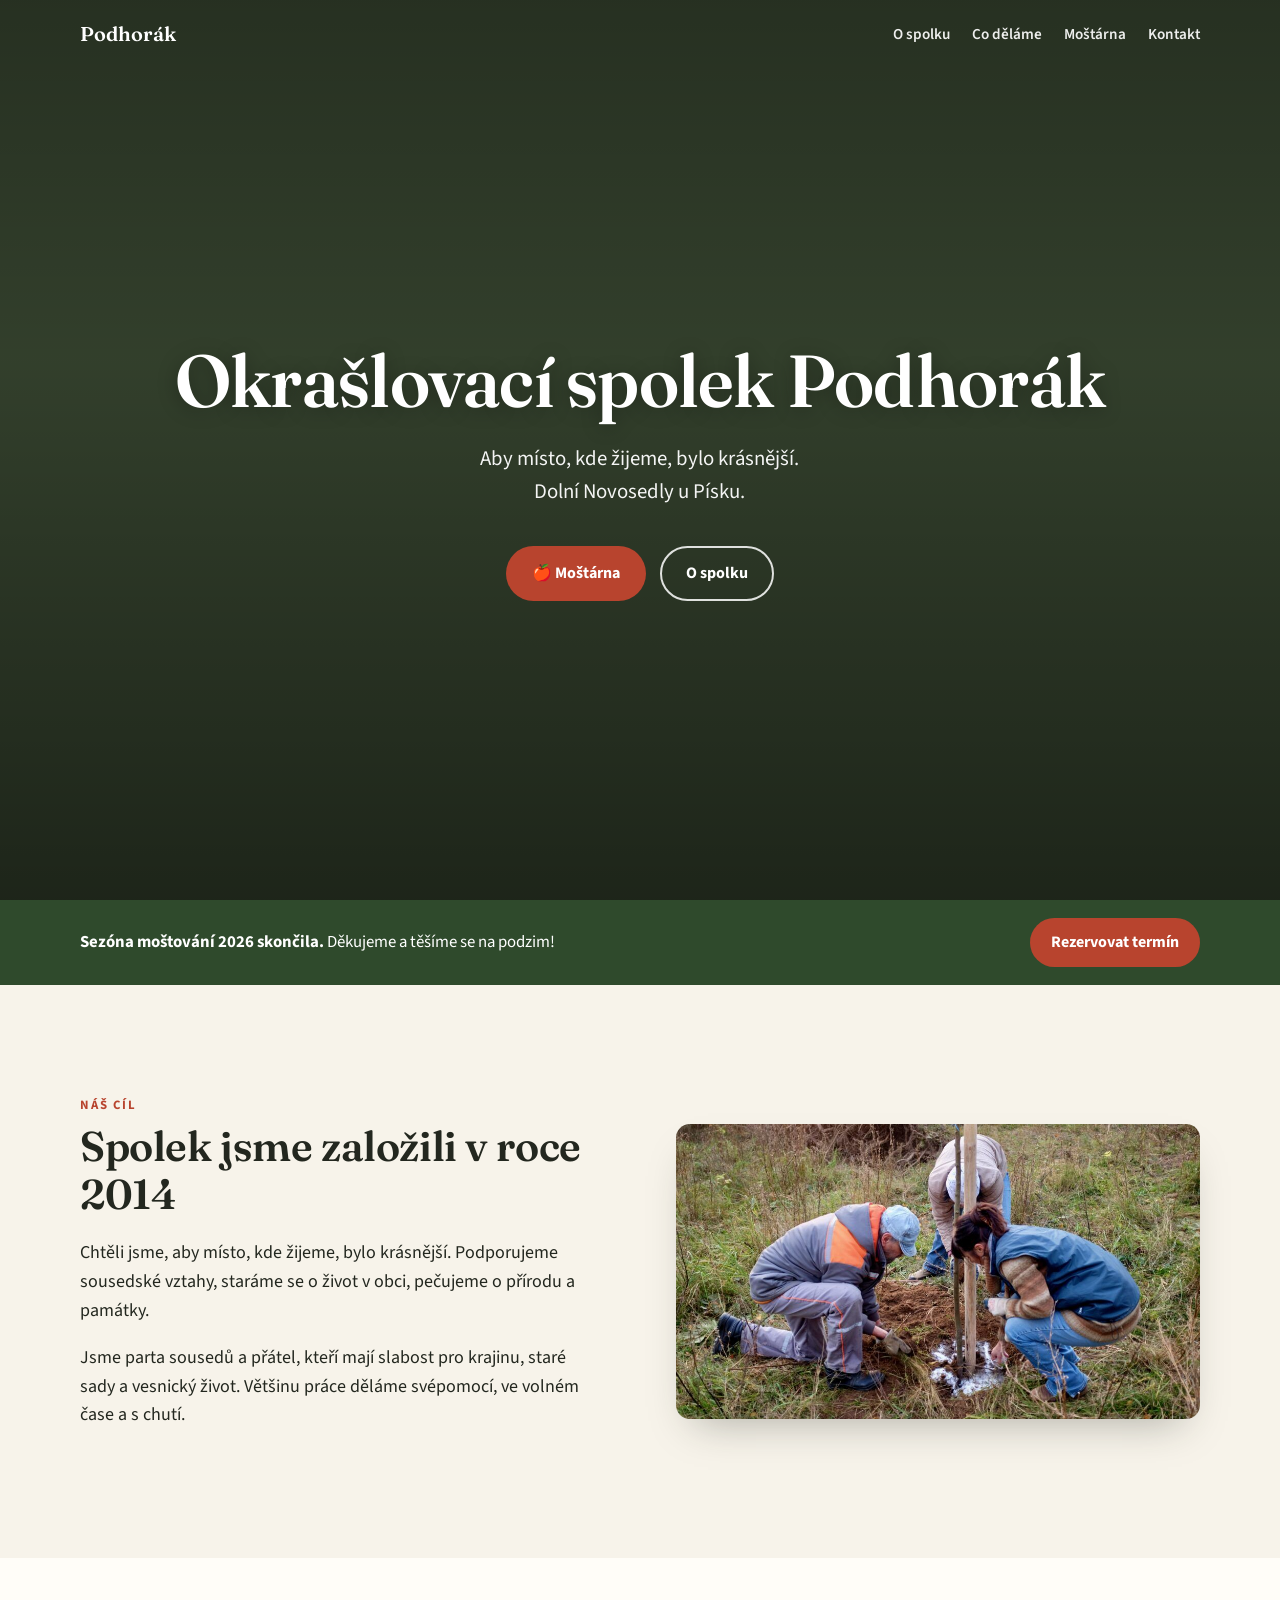
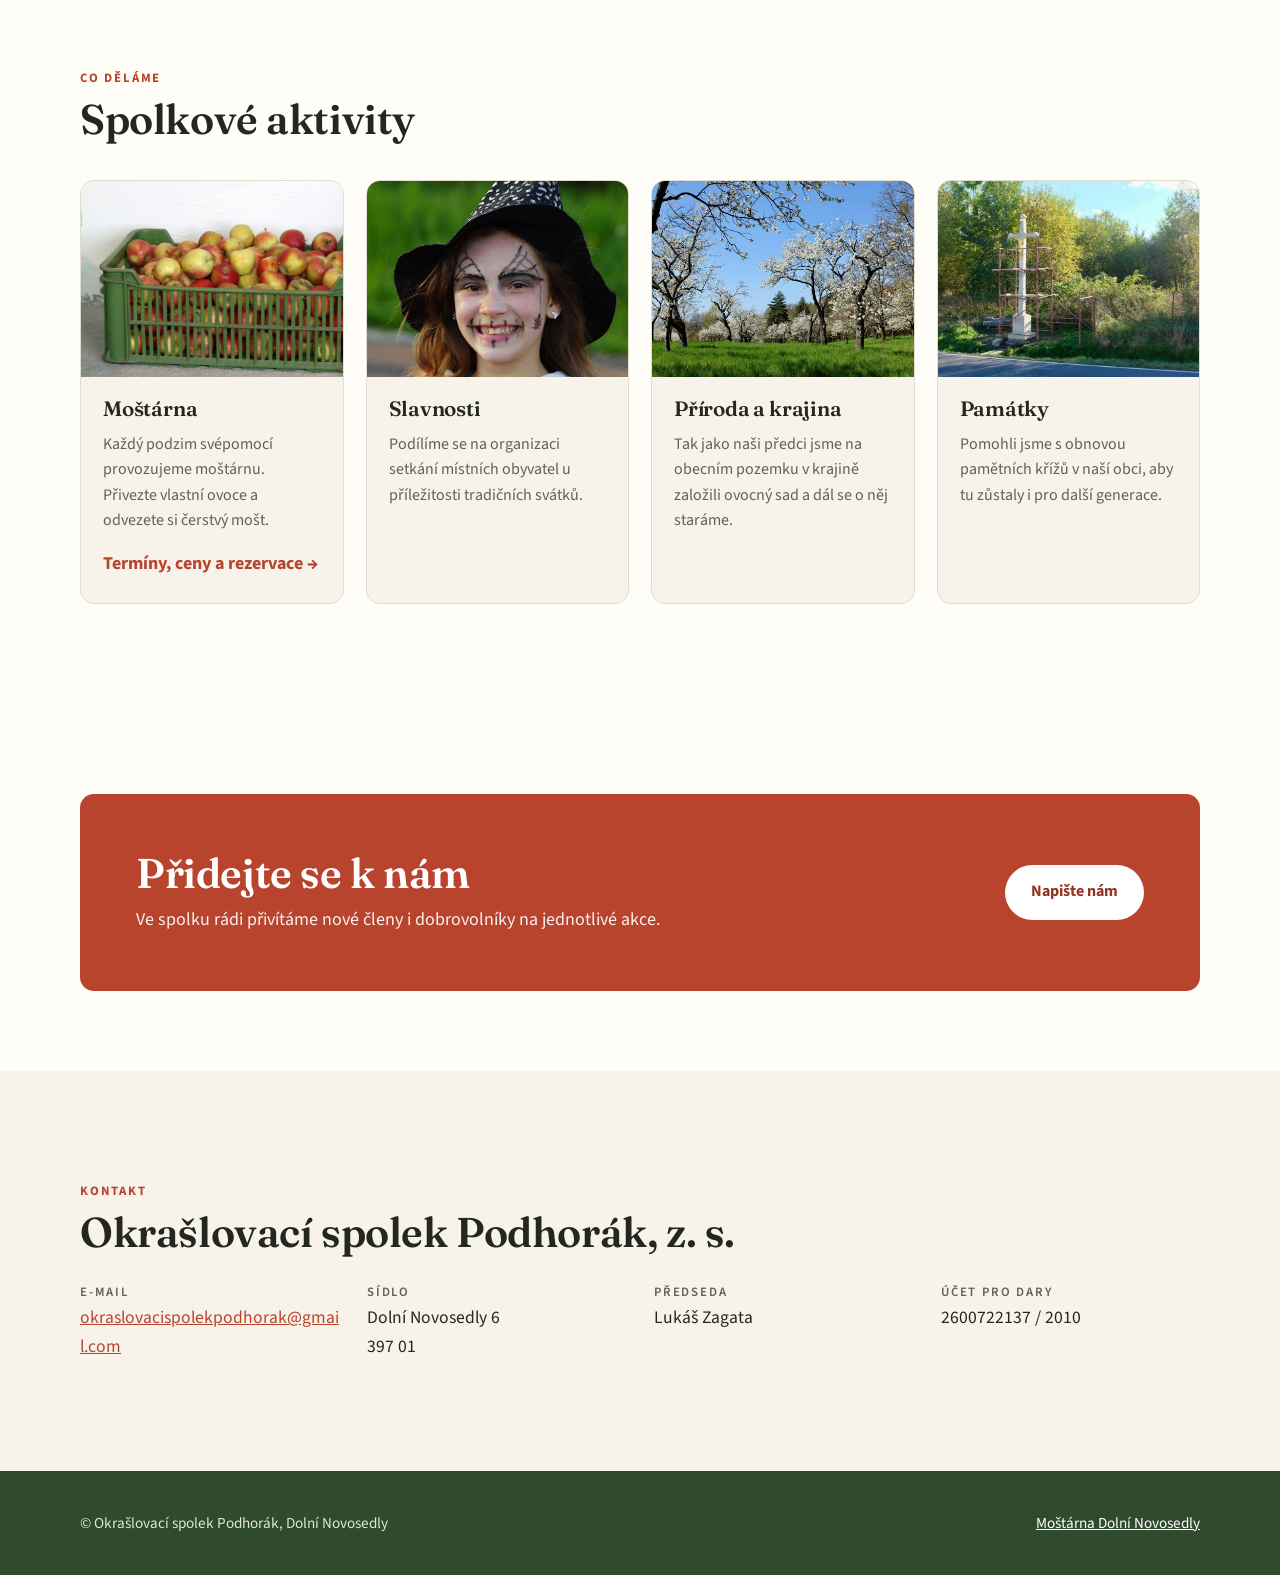
==== commit 87e4e87f: "Bez telefonu u spolku, rezervace bez úvodního textu Co-Authored-By: Claude Opus 5.5 <noreply@anthrop" ====
--- a/index.html
+++ b/index.html
@@ -119,7 +119,6 @@
     <h2>Okrašlovací spolek Podhorák, z. s.</h2>
     <div class="contact-grid">
       <div><h3>E-mail</h3><p><a href="mailto:okraslovacispolekpodhorak@gmail.com">okraslovacispolekpodhorak@gmail.com</a></p></div>
-      <div><h3>Telefon</h3><p><a href="tel:+420602321233">602 321 233</a></p></div>
       <div><h3>Sídlo</h3><p>Dolní Novosedly 6<br>397 01</p></div>
       <div><h3>Předseda</h3><p>Lukáš Zagata</p></div>
       <div><h3>Účet pro dary</h3><p>2600722137 / 2010</p></div>
